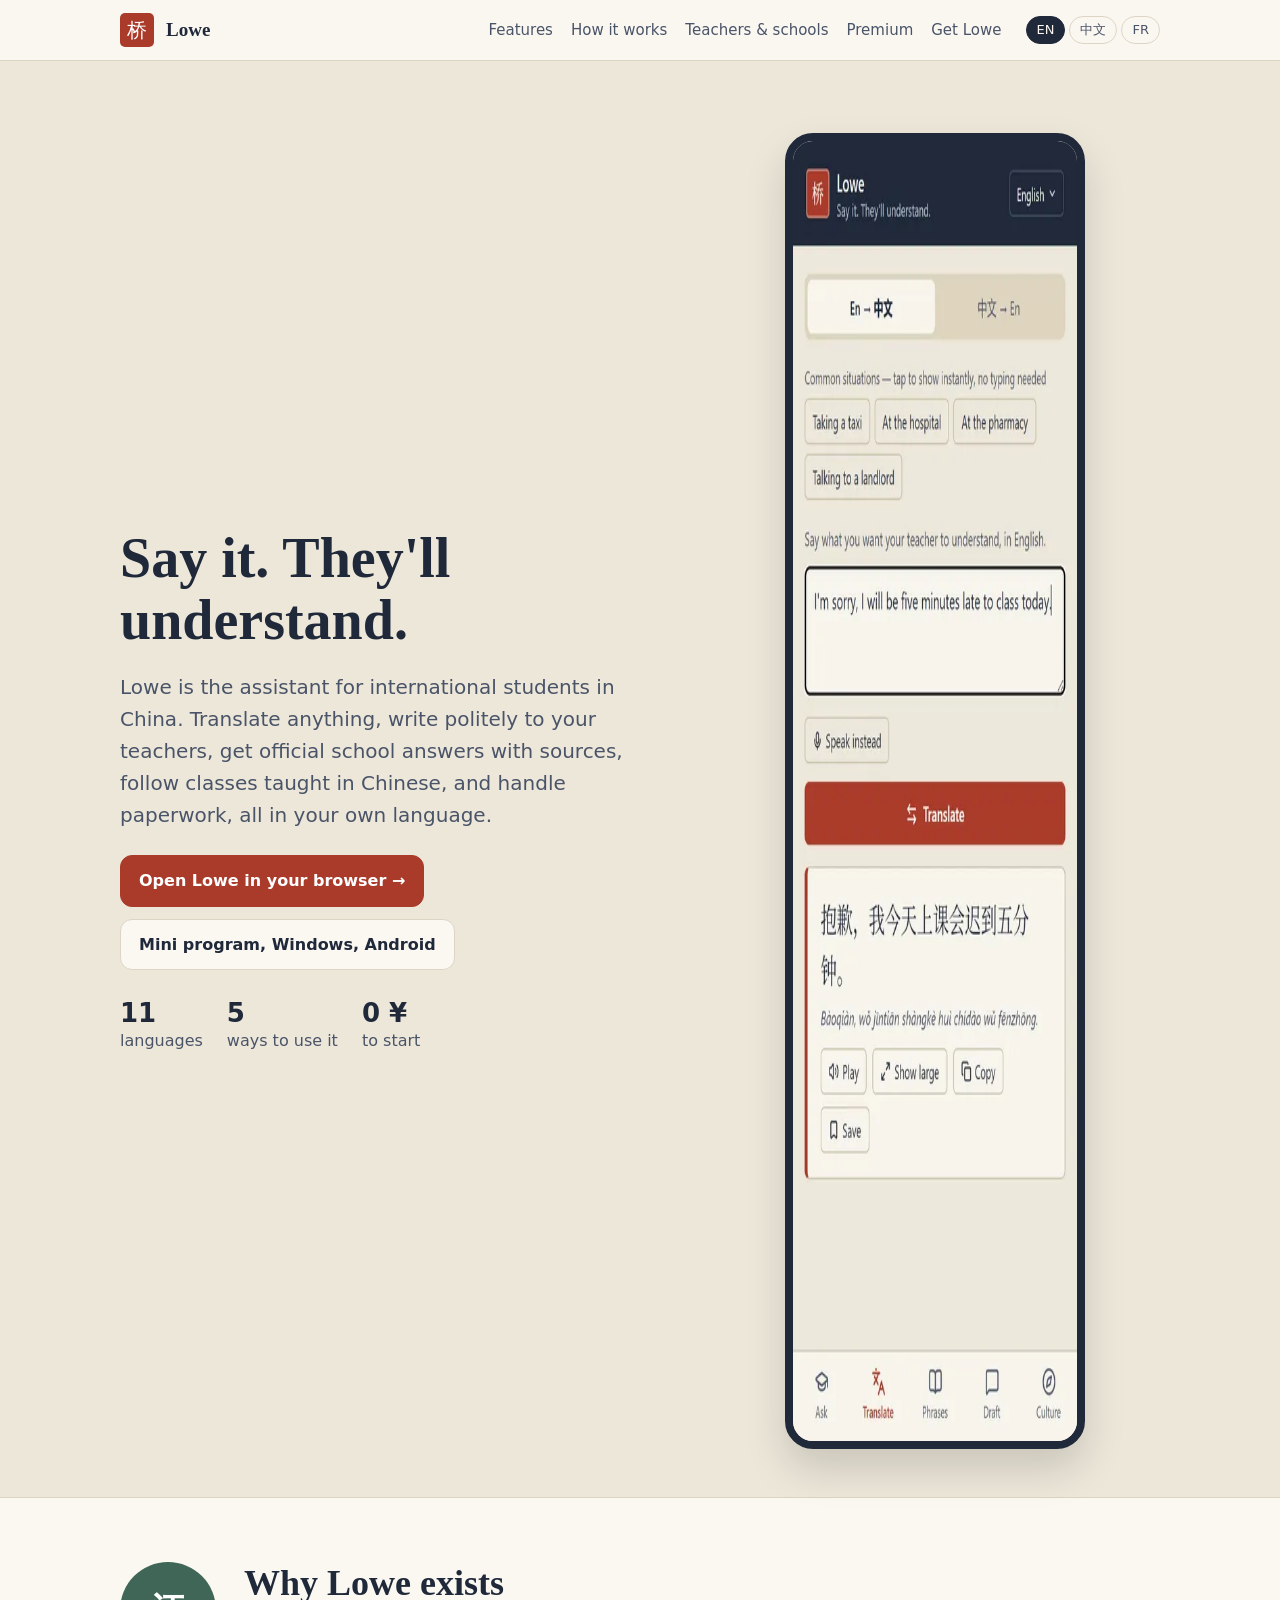
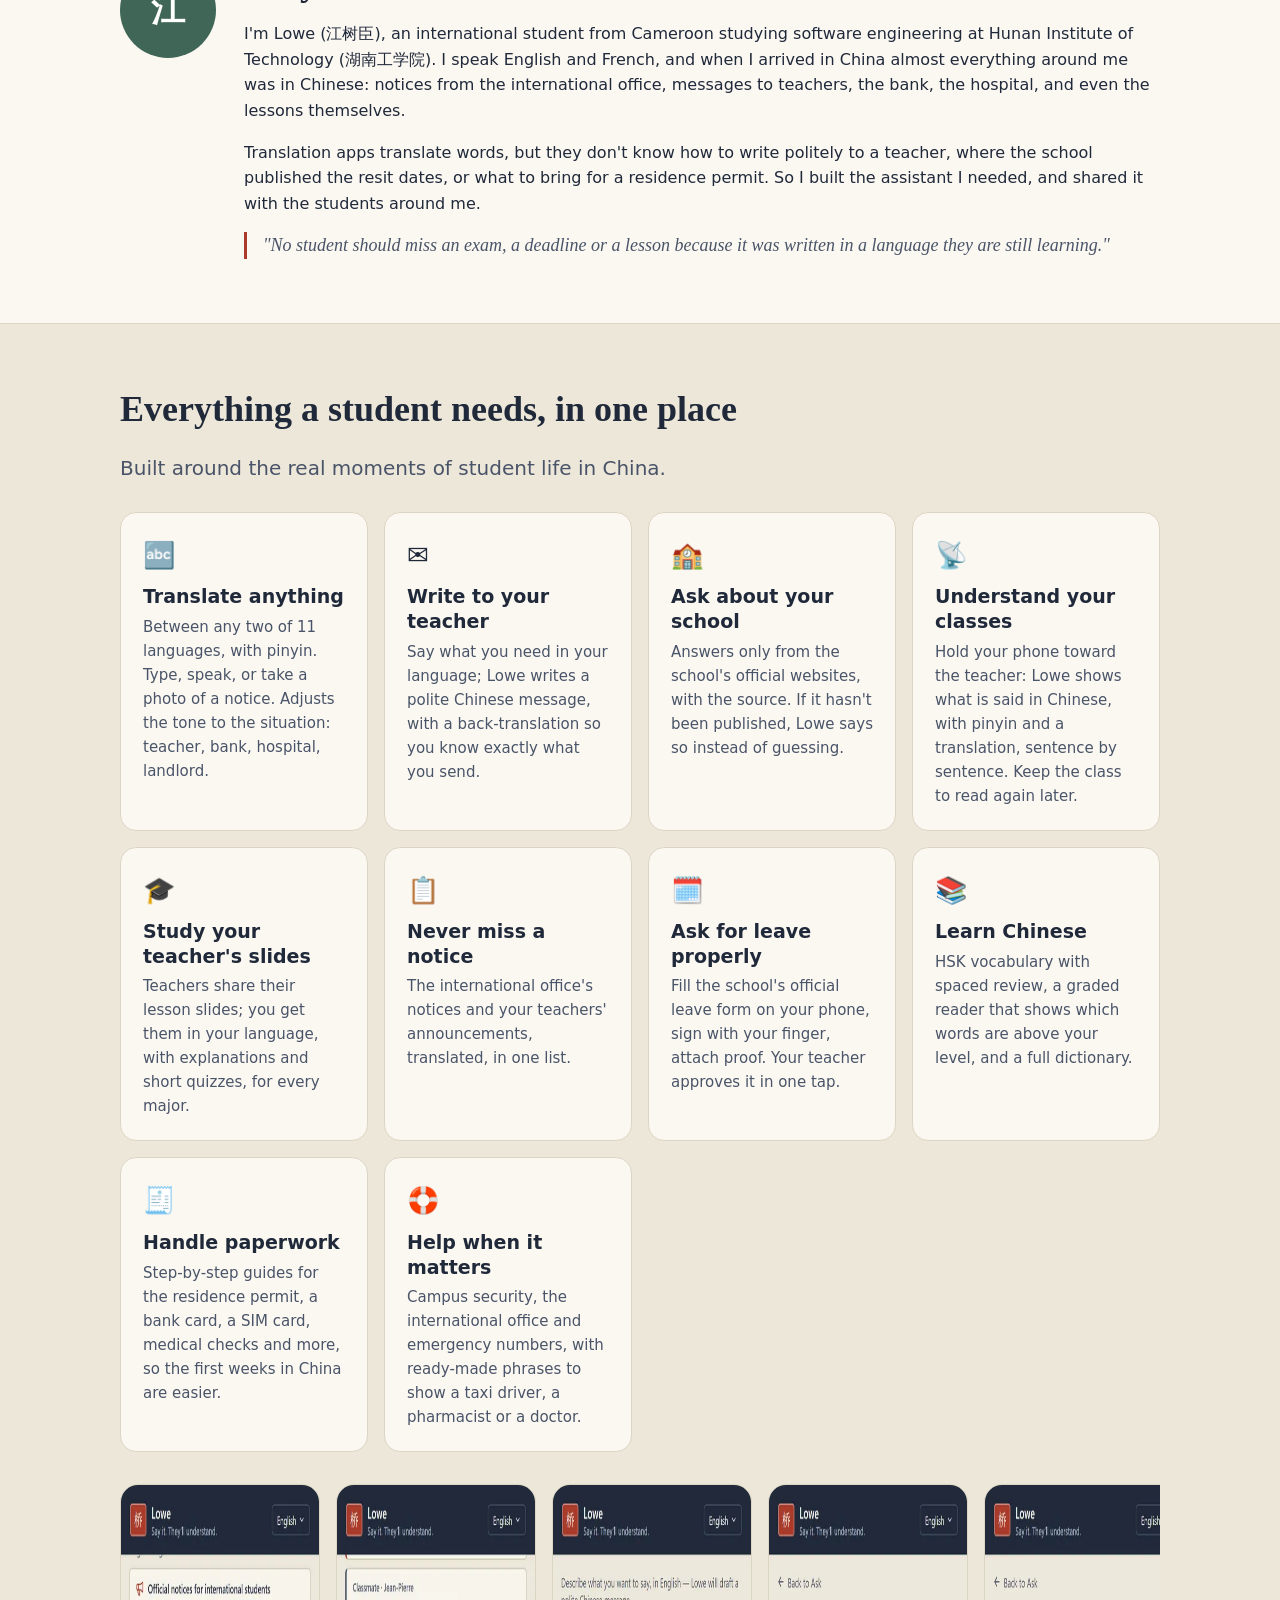
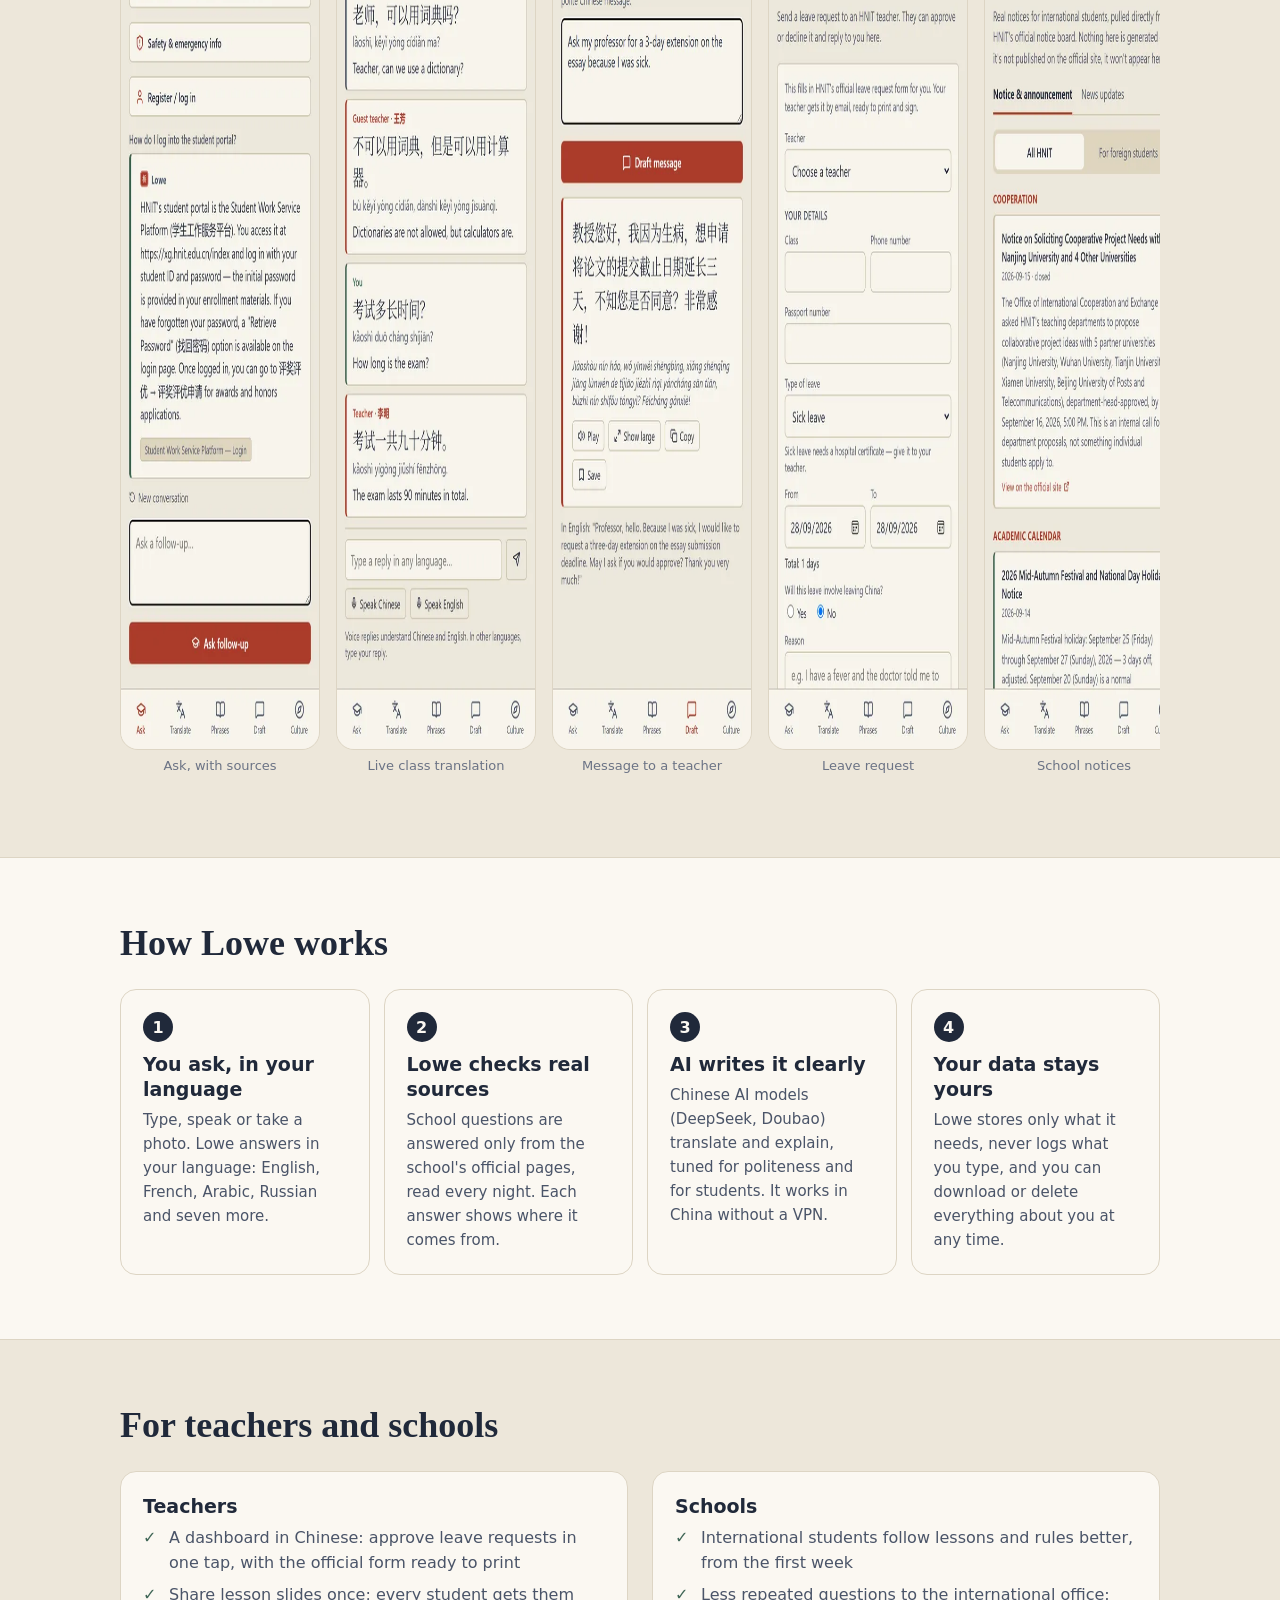
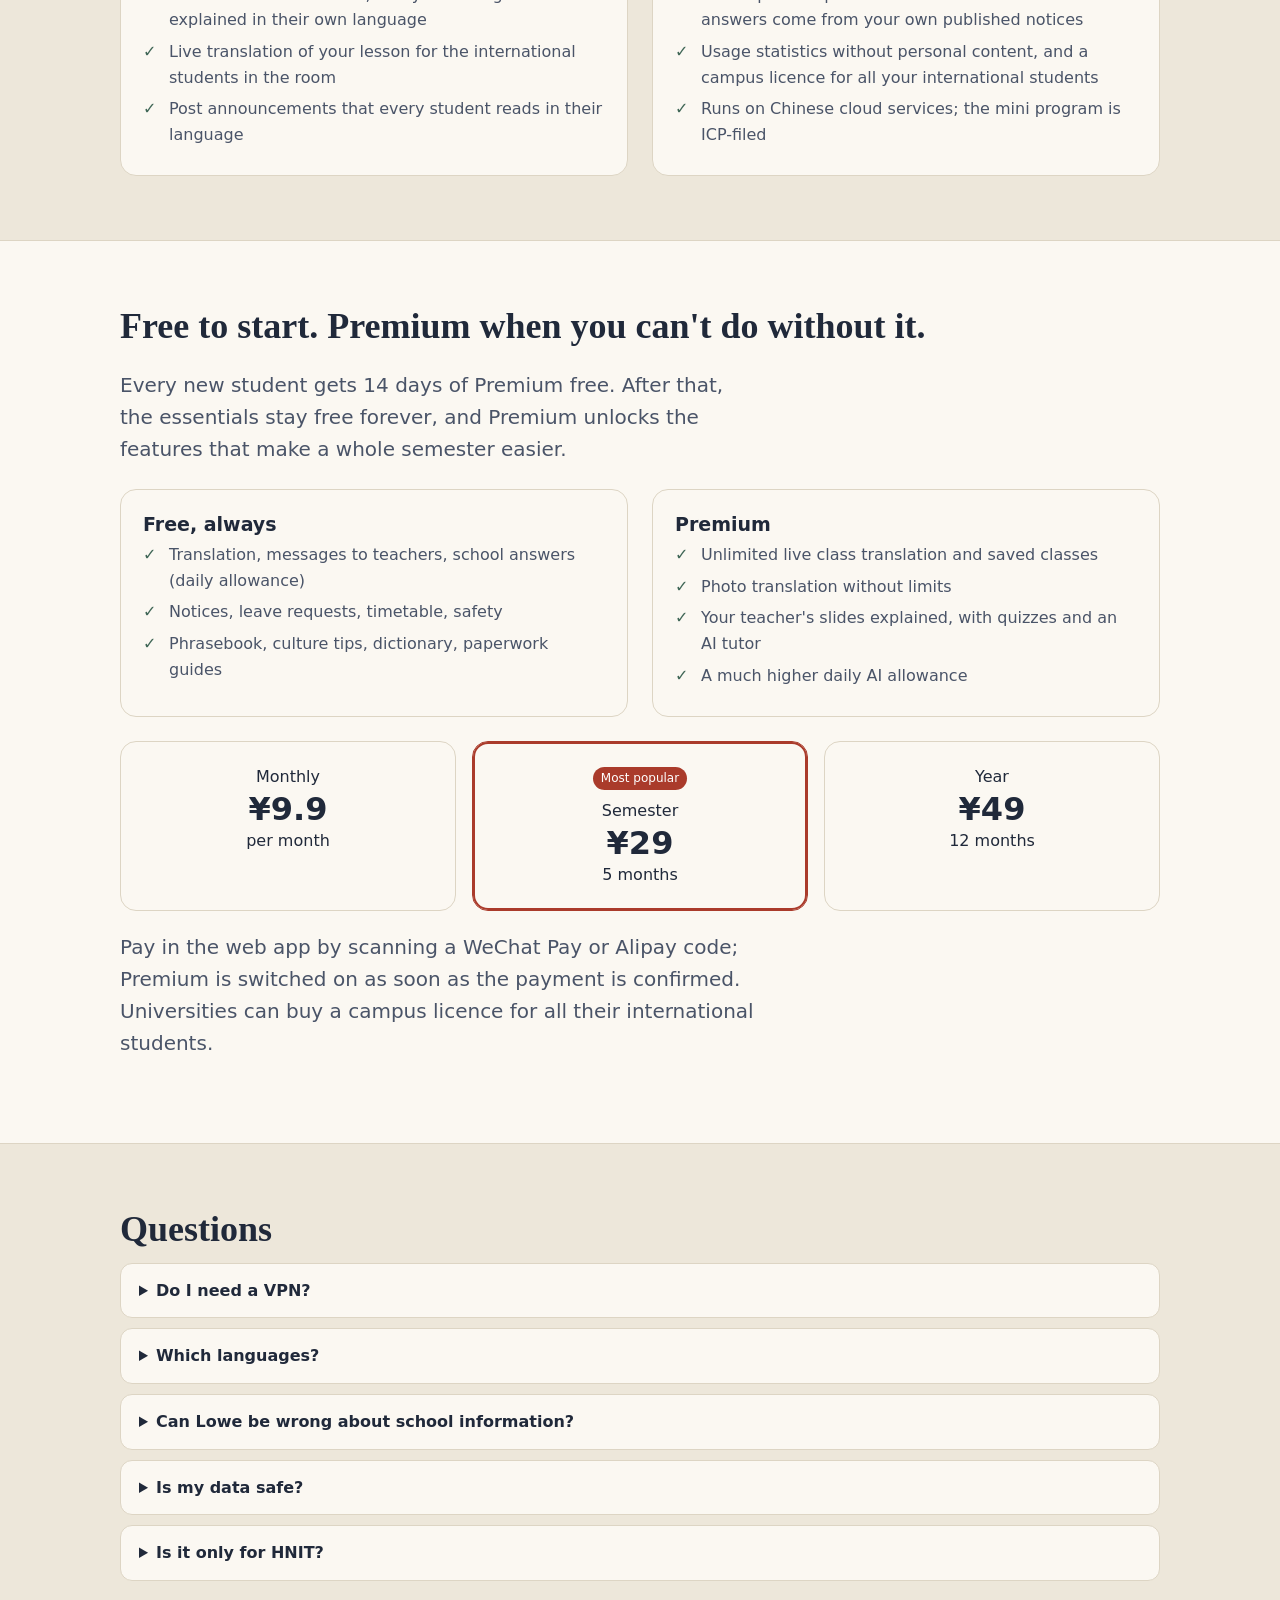
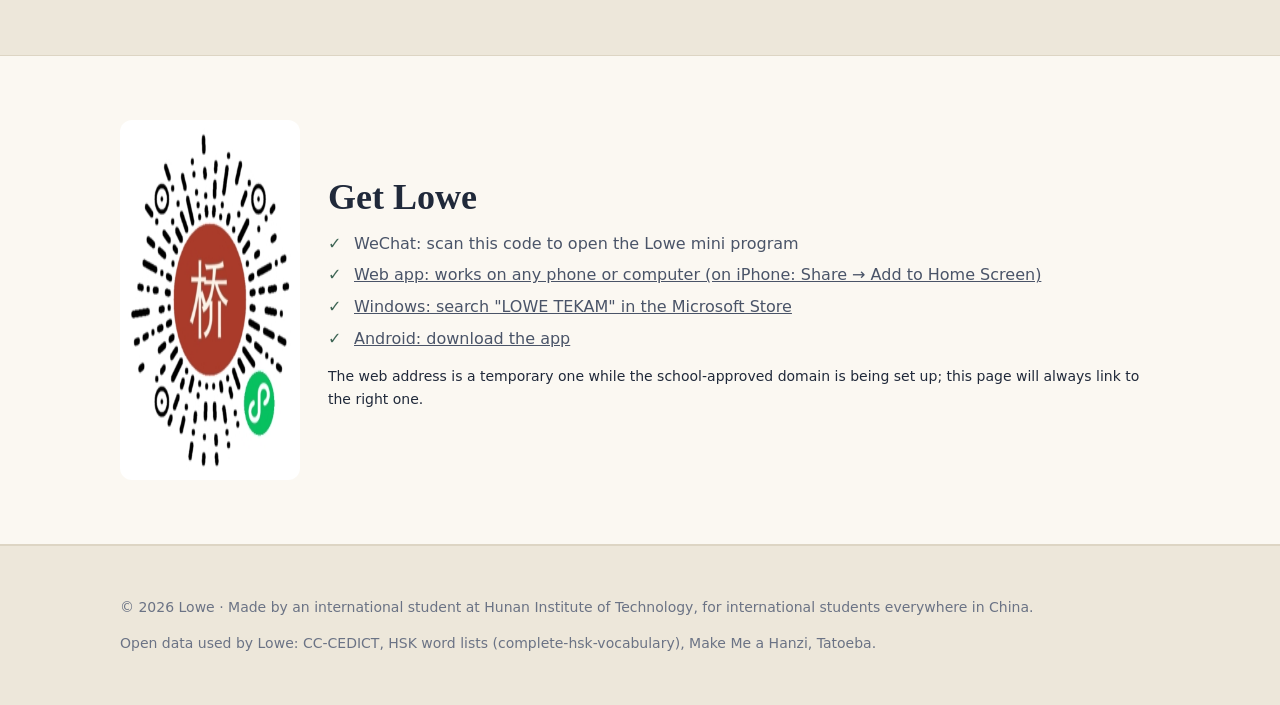
==== index.html @ c1060999 "Lowe website (EN / 中文 / FR) Co-Authored-By: Claude Opus 5.5 <noreply@anthropic.com>" ====
<!doctype html>
<html lang="en">
<head>
<meta charset="utf-8">
<meta name="viewport" content="width=device-width, initial-scale=1">
<title>Lowe: the assistant for international students in China</title>
<meta name="description" content="Lowe helps international students in China translate, write polite messages to teachers, find official school information, follow classes taught in Chinese and handle paperwork. Built by an international student at Hunan Institute of Technology (湖南工学院).">
<meta name="keywords" content="Lowe, Lowe app, international students China, HNIT, Hunan Institute of Technology, 湖南工学院, 留学生, translator, class translation, Chinese HSK, study in China">
<meta name="theme-color" content="#20293A">
<link rel="canonical" href="https://sanzoked-lab.github.io/lowe/">
<meta property="og:type" content="website">
<meta property="og:title" content="Lowe: Say it. They'll understand.">
<meta property="og:description" content="The assistant for international students in China: translation, messages to teachers, official school answers, live class translation, paperwork guides.">
<meta property="og:image" content="img/translate.webp">
<link rel="icon" href="data:image/svg+xml,%3Csvg xmlns='http://www.w3.org/2000/svg' viewBox='0 0 32 32'%3E%3Crect width='32' height='32' rx='5' fill='%23AA3B2B'/%3E%3Ctext x='16' y='23' font-size='20' text-anchor='middle' fill='white' font-family='serif'%3E%E6%A1%A5%3C/text%3E%3C/svg%3E">
<script type="application/ld+json">
{
  "@context": "https://schema.org",
  "@type": "SoftwareApplication",
  "name": "Lowe",
  "alternateName": ["Lowe app", "LOWE TEKAM"],
  "applicationCategory": "EducationalApplication",
  "operatingSystem": "WeChat Mini Program, Web, Windows, Android, iOS (web)",
  "description": "The assistant for international students in China: translation in 11 languages, polite messages to teachers, official school information with sources, live class translation, leave requests and paperwork guides.",
  "inLanguage": ["en", "zh", "fr"],
  "offers": { "@type": "Offer", "price": "0", "priceCurrency": "CNY" },
  "creator": { "@type": "Person", "name": "Lowe (江树臣)" }
}
</script>
<style>
:root{--ink:#20293A;--ink2:#4A5468;--muted:#6B7385;--paper:#EDE7DA;--card:#FBF8F2;--line:#DDD5C4;--seal:#AA3B2B;--jade:#3F6656;--font:"Inter",system-ui,-apple-system,"Segoe UI","PingFang SC","Microsoft YaHei",sans-serif;--serif:"Noto Serif SC","Songti SC","SimSun",Georgia,serif}
@media (prefers-color-scheme:dark){:root{--ink:#ECE7DC;--ink2:#C3C8D3;--muted:#9AA2B2;--paper:#121824;--card:#1A2130;--line:#2D3647;--seal:#E06A5A;--jade:#7FB39C}}
*{box-sizing:border-box}html{scroll-behavior:smooth}
body{margin:0;background:var(--paper);color:var(--ink);font:16px/1.6 var(--font)}
a{color:inherit}img{max-width:100%;display:block}
.wrap{max-width:1080px;margin:0 auto;padding:0 20px}
header.top{position:sticky;top:0;z-index:5;background:color-mix(in srgb,var(--card) 92%,transparent);backdrop-filter:blur(8px);border-bottom:1px solid var(--line)}
header.top .wrap{display:flex;align-items:center;gap:12px;height:60px}
.seal{width:34px;height:34px;border-radius:5px;background:#AA3B2B;color:#fff;display:grid;place-items:center;font:20px/1 var(--serif);flex:none}
.brand{font:600 19px var(--serif);text-decoration:none}
nav.links{display:flex;gap:18px;margin-left:auto;font-size:15px}
nav.links a{text-decoration:none;color:var(--ink2)}
.lang{display:flex;gap:4px;margin-left:12px}
.lang button{border:1px solid var(--line);background:transparent;border-radius:999px;padding:3px 10px;cursor:pointer;font:inherit;font-size:13px;color:var(--ink2)}
.lang button[aria-pressed=true]{background:var(--ink);color:var(--card);border-color:var(--ink)}
@media (max-width:760px){nav.links{display:none}.lang{margin-left:auto}}
section{padding:64px 0}
h1{font:600 clamp(34px,6vw,56px)/1.1 var(--serif);margin:0 0 16px}
h2{font:600 clamp(26px,4vw,36px)/1.2 var(--serif);margin:0 0 12px}
h3{font:600 19px/1.3 var(--font);margin:0 0 6px}
.lead{font-size:clamp(17px,2.2vw,20px);color:var(--ink2);max-width:640px}
.hero{padding:72px 0 48px}
.hero .grid{display:grid;grid-template-columns:1.1fr .9fr;gap:40px;align-items:center}
@media (max-width:860px){.hero .grid{grid-template-columns:1fr}}
.cta{display:flex;flex-wrap:wrap;gap:12px;margin-top:24px}
.btn{display:inline-flex;align-items:center;gap:8px;padding:12px 18px;border-radius:12px;text-decoration:none;font-weight:600;border:1px solid var(--line);background:var(--card)}
.btn.primary{background:#AA3B2B;color:#fff;border-color:#AA3B2B}
.phone{border-radius:28px;border:8px solid var(--ink);overflow:hidden;max-width:300px;margin:0 auto;box-shadow:0 20px 40px rgba(0,0,0,.15)}
.facts{display:flex;flex-wrap:wrap;gap:24px;margin-top:28px;color:var(--ink2)}
.facts b{display:block;font:600 26px var(--font);color:var(--ink)}
.card{background:var(--card);border:1px solid var(--line);border-radius:16px;padding:22px}
.cards{display:grid;gap:16px;grid-template-columns:repeat(auto-fit,minmax(240px,1fr));margin-top:28px}
.card .ic{font-size:26px;margin-bottom:8px}
.card p{margin:0;color:var(--ink2);font-size:15px}
.alt{background:var(--card);border-top:1px solid var(--line);border-bottom:1px solid var(--line)}
.story{display:grid;grid-template-columns:auto 1fr;gap:28px;align-items:start}
@media (max-width:700px){.story{grid-template-columns:1fr}}
.avatar{width:96px;height:96px;border-radius:50%;background:var(--jade);color:#fff;display:grid;place-items:center;font:600 34px var(--serif)}
blockquote{margin:16px 0 0;padding-left:16px;border-left:3px solid #AA3B2B;font:italic 18px/1.5 var(--serif);color:var(--ink2)}
.shots{display:grid;grid-auto-flow:column;grid-auto-columns:200px;gap:16px;overflow-x:auto;padding:8px 2px 16px;scroll-snap-type:x mandatory;margin-top:24px}
.shots figure{margin:0;scroll-snap-align:start}
.shots img{border-radius:18px;border:1px solid var(--line)}
.shots figcaption{font-size:13px;color:var(--muted);margin-top:6px;text-align:center}
.steps{counter-reset:s;display:grid;gap:14px;grid-template-columns:repeat(auto-fit,minmax(220px,1fr));margin-top:24px}
.steps .card::before{counter-increment:s;content:counter(s);display:grid;place-items:center;width:30px;height:30px;border-radius:50%;background:var(--ink);color:var(--card);font-weight:600;margin-bottom:10px}
.plans{display:grid;gap:16px;grid-template-columns:repeat(auto-fit,minmax(200px,1fr));margin-top:24px}
.plan{text-align:center}
.plan .price{font:600 32px var(--font)}
.plan.best{border-color:#AA3B2B;box-shadow:0 0 0 2px #AA3B2B inset}
.tag{display:inline-block;background:#AA3B2B;color:#fff;font-size:12px;padding:2px 8px;border-radius:999px;margin-bottom:8px}
.split{display:grid;grid-template-columns:1fr 1fr;gap:24px;margin-top:24px}
@media (max-width:760px){.split{grid-template-columns:1fr}}
ul.check{list-style:none;padding:0;margin:0}
ul.check li{padding-left:26px;position:relative;margin:6px 0;color:var(--ink2)}
ul.check li::before{content:"✓";position:absolute;left:0;color:var(--jade);font-weight:700}
details{background:var(--card);border:1px solid var(--line);border-radius:12px;padding:14px 18px;margin:10px 0}
summary{cursor:pointer;font-weight:600}
details p{color:var(--ink2);margin:10px 0 0}
.get{display:grid;grid-template-columns:auto 1fr;gap:28px;align-items:center}
@media (max-width:700px){.get{grid-template-columns:1fr}}
.qr{width:180px;border-radius:12px;background:#fff;padding:8px}
footer{padding:36px 0;color:var(--muted);font-size:14px;border-top:1px solid var(--line)}
</style>
</head>
<body>

<header class="top"><div class="wrap">
  <div class="seal" aria-hidden="true">桥</div>
  <a class="brand" href="#top">Lowe</a>
  <nav class="links" aria-label="Sections">
    <a href="#features" data-i18n="nav.features">Features</a>
    <a href="#how" data-i18n="nav.how">How it works</a>
    <a href="#teachers" data-i18n="nav.teachers">Teachers &amp; schools</a>
    <a href="#premium" data-i18n="nav.premium">Premium</a>
    <a href="#get" data-i18n="nav.get">Get Lowe</a>
  </nav>
  <div class="lang" role="group" aria-label="Language">
    <button data-lang="en" aria-pressed="true">EN</button><button data-lang="zh" aria-pressed="false">中文</button><button data-lang="fr" aria-pressed="false">FR</button>
  </div>
</div></header>

<main id="top">
<section class="hero"><div class="wrap grid">
  <div>
    <h1 data-i18n="hero.title">Say it. They'll understand.</h1>
    <p class="lead" data-i18n="hero.lead">Lowe is the assistant for international students in China. Translate anything, write politely to your teachers, get official school answers with sources, follow classes taught in Chinese, and handle paperwork, all in your own language.</p>
    <div class="cta">
      <a class="btn primary" href="https://express-gjix-319480-4-1495803607.sh.run.tcloudbase.com/" data-i18n="hero.open">Open Lowe in your browser →</a>
      <a class="btn" href="#get" data-i18n="hero.get">Mini program, Windows, Android</a>
    </div>
    <div class="facts">
      <div><b>11</b><span data-i18n="facts.langs">languages</span></div>
      <div><b>5</b><span data-i18n="facts.platforms">ways to use it</span></div>
      <div><b>0 ¥</b><span data-i18n="facts.free">to start</span></div>
    </div>
  </div>
  <div class="phone"><img src="img/translate.webp" alt="Lowe translating a message to a teacher into polite Chinese" width="600" height="1300"></div>
</div></section>

<section class="alt" id="story"><div class="wrap story">
  <div class="avatar" aria-hidden="true">江</div>
  <div>
    <h2 data-i18n="story.title">Why Lowe exists</h2>
    <p data-i18n="story.p1">I'm Lowe (江树臣), an international student from Cameroon studying software engineering at Hunan Institute of Technology (湖南工学院). I speak English and French, and when I arrived in China almost everything around me was in Chinese: notices from the international office, messages to teachers, the bank, the hospital, and even the lessons themselves.</p>
    <p data-i18n="story.p2">Translation apps translate words, but they don't know how to write politely to a teacher, where the school published the resit dates, or what to bring for a residence permit. So I built the assistant I needed, and shared it with the students around me.</p>
    <blockquote data-i18n="story.quote">"No student should miss an exam, a deadline or a lesson because it was written in a language they are still learning."</blockquote>
  </div>
</div></section>

<section id="features"><div class="wrap">
  <h2 data-i18n="features.title">Everything a student needs, in one place</h2>
  <p class="lead" data-i18n="features.lead">Built around the real moments of student life in China.</p>
  <div class="cards">
    <div class="card"><div class="ic">🔤</div><h3 data-i18n="f.translate.t">Translate anything</h3><p data-i18n="f.translate.d">Between any two of 11 languages, with pinyin. Type, speak, or take a photo of a notice. Adjusts the tone to the situation: teacher, bank, hospital, landlord.</p></div>
    <div class="card"><div class="ic">✉️</div><h3 data-i18n="f.draft.t">Write to your teacher</h3><p data-i18n="f.draft.d">Say what you need in your language; Lowe writes a polite Chinese message, with a back-translation so you know exactly what you send.</p></div>
    <div class="card"><div class="ic">🏫</div><h3 data-i18n="f.ask.t">Ask about your school</h3><p data-i18n="f.ask.d">Answers only from the school's official websites, with the source. If it hasn't been published, Lowe says so instead of guessing.</p></div>
    <div class="card"><div class="ic">📡</div><h3 data-i18n="f.live.t">Understand your classes</h3><p data-i18n="f.live.d">Hold your phone toward the teacher: Lowe shows what is said in Chinese, with pinyin and a translation, sentence by sentence. Keep the class to read again later.</p></div>
    <div class="card"><div class="ic">🎓</div><h3 data-i18n="f.classroom.t">Study your teacher's slides</h3><p data-i18n="f.classroom.d">Teachers share their lesson slides; you get them in your language, with explanations and short quizzes, for every major.</p></div>
    <div class="card"><div class="ic">📋</div><h3 data-i18n="f.notices.t">Never miss a notice</h3><p data-i18n="f.notices.d">The international office's notices and your teachers' announcements, translated, in one list.</p></div>
    <div class="card"><div class="ic">🗓️</div><h3 data-i18n="f.leave.t">Ask for leave properly</h3><p data-i18n="f.leave.d">Fill the school's official leave form on your phone, sign with your finger, attach proof. Your teacher approves it in one tap.</p></div>
    <div class="card"><div class="ic">📚</div><h3 data-i18n="f.learn.t">Learn Chinese</h3><p data-i18n="f.learn.d">HSK vocabulary with spaced review, a graded reader that shows which words are above your level, and a full dictionary.</p></div>
    <div class="card"><div class="ic">🧾</div><h3 data-i18n="f.papers.t">Handle paperwork</h3><p data-i18n="f.papers.d">Step-by-step guides for the residence permit, a bank card, a SIM card, medical checks and more, so the first weeks in China are easier.</p></div>
    <div class="card"><div class="ic">🛟</div><h3 data-i18n="f.safety.t">Help when it matters</h3><p data-i18n="f.safety.d">Campus security, the international office and emergency numbers, with ready-made phrases to show a taxi driver, a pharmacist or a doctor.</p></div>
  </div>
  <div class="shots" aria-label="Screens of the app">
    <figure><img src="img/ask.webp" alt="Ask: answers with official sources" loading="lazy" width="400" height="866"><figcaption data-i18n="shot.ask">Ask, with sources</figcaption></figure>
    <figure><img src="img/live.webp" alt="Live class translation" loading="lazy" width="400" height="866"><figcaption data-i18n="shot.live">Live class translation</figcaption></figure>
    <figure><img src="img/draft.webp" alt="Polite message to a teacher" loading="lazy" width="400" height="866"><figcaption data-i18n="shot.draft">Message to a teacher</figcaption></figure>
    <figure><img src="img/leave.webp" alt="Official leave request" loading="lazy" width="400" height="866"><figcaption data-i18n="shot.leave">Leave request</figcaption></figure>
    <figure><img src="img/notices.webp" alt="School notices" loading="lazy" width="400" height="866"><figcaption data-i18n="shot.notices">School notices</figcaption></figure>
    <figure><img src="img/hsk.webp" alt="HSK study" loading="lazy" width="400" height="866"><figcaption data-i18n="shot.hsk">HSK study</figcaption></figure>
    <figure><img src="img/papers.webp" alt="Paperwork guides" loading="lazy" width="400" height="866"><figcaption data-i18n="shot.papers">Paperwork guides</figcaption></figure>
    <figure><img src="img/safety.webp" alt="Safety and emergency" loading="lazy" width="400" height="866"><figcaption data-i18n="shot.safety">Safety</figcaption></figure>
  </div>
</div></section>

<section class="alt" id="how"><div class="wrap">
  <h2 data-i18n="how.title">How Lowe works</h2>
  <div class="steps">
    <div class="card"><h3 data-i18n="how.s1.t">You ask, in your language</h3><p data-i18n="how.s1.d">Type, speak or take a photo. Lowe answers in your language: English, French, Arabic, Russian and seven more.</p></div>
    <div class="card"><h3 data-i18n="how.s2.t">Lowe checks real sources</h3><p data-i18n="how.s2.d">School questions are answered only from the school's official pages, read every night. Each answer shows where it comes from.</p></div>
    <div class="card"><h3 data-i18n="how.s3.t">AI writes it clearly</h3><p data-i18n="how.s3.d">Chinese AI models (DeepSeek, Doubao) translate and explain, tuned for politeness and for students. It works in China without a VPN.</p></div>
    <div class="card"><h3 data-i18n="how.s4.t">Your data stays yours</h3><p data-i18n="how.s4.d">Lowe stores only what it needs, never logs what you type, and you can download or delete everything about you at any time.</p></div>
  </div>
</div></section>

<section id="teachers"><div class="wrap">
  <h2 data-i18n="t.title">For teachers and schools</h2>
  <div class="split">
    <div class="card">
      <h3 data-i18n="t.teachers">Teachers</h3>
      <ul class="check">
        <li data-i18n="t.l1">A dashboard in Chinese: approve leave requests in one tap, with the official form ready to print</li>
        <li data-i18n="t.l2">Share lesson slides once; every student gets them explained in their own language</li>
        <li data-i18n="t.l3">Live translation of your lesson for the international students in the room</li>
        <li data-i18n="t.l4">Post announcements that every student reads in their language</li>
      </ul>
    </div>
    <div class="card">
      <h3 data-i18n="t.schools">Schools</h3>
      <ul class="check">
        <li data-i18n="t.s1">International students follow lessons and rules better, from the first week</li>
        <li data-i18n="t.s2">Less repeated questions to the international office: answers come from your own published notices</li>
        <li data-i18n="t.s3">Usage statistics without personal content, and a campus licence for all your international students</li>
        <li data-i18n="t.s4">Runs on Chinese cloud services; the mini program is ICP-filed</li>
      </ul>
    </div>
  </div>
</div></section>

<section class="alt" id="premium"><div class="wrap">
  <h2 data-i18n="p.title">Free to start. Premium when you can't do without it.</h2>
  <p class="lead" data-i18n="p.lead">Every new student gets 14 days of Premium free. After that, the essentials stay free forever, and Premium unlocks the features that make a whole semester easier.</p>
  <div class="split">
    <div class="card"><h3 data-i18n="p.free">Free, always</h3>
      <ul class="check"><li data-i18n="p.f1">Translation, messages to teachers, school answers (daily allowance)</li><li data-i18n="p.f2">Notices, leave requests, timetable, safety</li><li data-i18n="p.f3">Phrasebook, culture tips, dictionary, paperwork guides</li></ul></div>
    <div class="card"><h3 data-i18n="p.prem">Premium</h3>
      <ul class="check"><li data-i18n="p.p1">Unlimited live class translation and saved classes</li><li data-i18n="p.p2">Photo translation without limits</li><li data-i18n="p.p3">Your teacher's slides explained, with quizzes and an AI tutor</li><li data-i18n="p.p4">A much higher daily AI allowance</li></ul></div>
  </div>
  <div class="plans">
    <div class="card plan"><div data-i18n="p.month">Monthly</div><div class="price">¥9.9</div><div class="muted" data-i18n="p.permonth">per month</div></div>
    <div class="card plan best"><span class="tag" data-i18n="p.popular">Most popular</span><div data-i18n="p.semester">Semester</div><div class="price">¥29</div><div data-i18n="p.persem">5 months</div></div>
    <div class="card plan"><div data-i18n="p.year">Year</div><div class="price">¥49</div><div data-i18n="p.peryear">12 months</div></div>
  </div>
  <p class="lead" style="margin-top:20px" data-i18n="p.how">Pay in the web app by scanning a WeChat Pay or Alipay code; Premium is switched on as soon as the payment is confirmed. Universities can buy a campus licence for all their international students.</p>
</div></section>

<section id="faq"><div class="wrap">
  <h2 data-i18n="faq.title">Questions</h2>
  <details><summary data-i18n="faq.q1">Do I need a VPN?</summary><p data-i18n="faq.a1">No. Lowe runs on Chinese cloud services and Chinese AI models, so it works normally in mainland China.</p></details>
  <details><summary data-i18n="faq.q2">Which languages?</summary><p data-i18n="faq.a2">English, Chinese, French, Spanish, Portuguese, Arabic, Russian, Korean, Japanese, Vietnamese and German.</p></details>
  <details><summary data-i18n="faq.q3">Can Lowe be wrong about school information?</summary><p data-i18n="faq.a3">Lowe answers school questions only from the school's official pages and shows the source. When something hasn't been published, it says so rather than guessing. Always check important dates with your teacher or the international office.</p></details>
  <details><summary data-i18n="faq.q4">Is my data safe?</summary><p data-i18n="faq.a4">Lowe stores the minimum, never records what you type in its logs, and lets you download or delete all your data. See the privacy page in the app.</p></details>
  <details><summary data-i18n="faq.q5">Is it only for HNIT?</summary><p data-i18n="faq.a5">Translation, writing, live class translation and Chinese learning work for any student in China. School answers and notices currently cover Hunan Institute of Technology; more universities can be added.</p></details>
</div></section>

<section class="alt" id="get"><div class="wrap get">
  <img class="qr" src="img/qr-miniprogram.png" alt="Scan with WeChat to open the Lowe mini program" width="360" height="360">
  <div>
    <h2 data-i18n="get.title">Get Lowe</h2>
    <ul class="check">
      <li data-i18n="get.mp">WeChat: scan this code to open the Lowe mini program</li>
      <li><a href="https://express-gjix-319480-4-1495803607.sh.run.tcloudbase.com/" data-i18n="get.web">Web app: works on any phone or computer (on iPhone: Share → Add to Home Screen)</a></li>
      <li><a href="https://apps.microsoft.com/search?query=LOWE%20TEKAM" data-i18n="get.win">Windows: search "LOWE TEKAM" in the Microsoft Store</a></li>
      <li><a href="https://express-gjix-319480-4-1495803607.sh.run.tcloudbase.com/download/" data-i18n="get.android">Android: download the app</a></li>
    </ul>
    <p class="muted" style="font-size:14px" data-i18n="get.note">The web address is a temporary one while the school-approved domain is being set up; this page will always link to the right one.</p>
  </div>
</div></section>
</main>

<footer><div class="wrap">
  <p>© 2026 Lowe · <span data-i18n="foot.made">Made by an international student at Hunan Institute of Technology, for international students everywhere in China.</span></p>
  <p data-i18n="foot.data">Open data used by Lowe: CC-CEDICT, HSK word lists (complete-hsk-vocabulary), Make Me a Hanzi, Tatoeba.</p>
</div></footer>

<script src="i18n.js"></script>
</body>
</html>
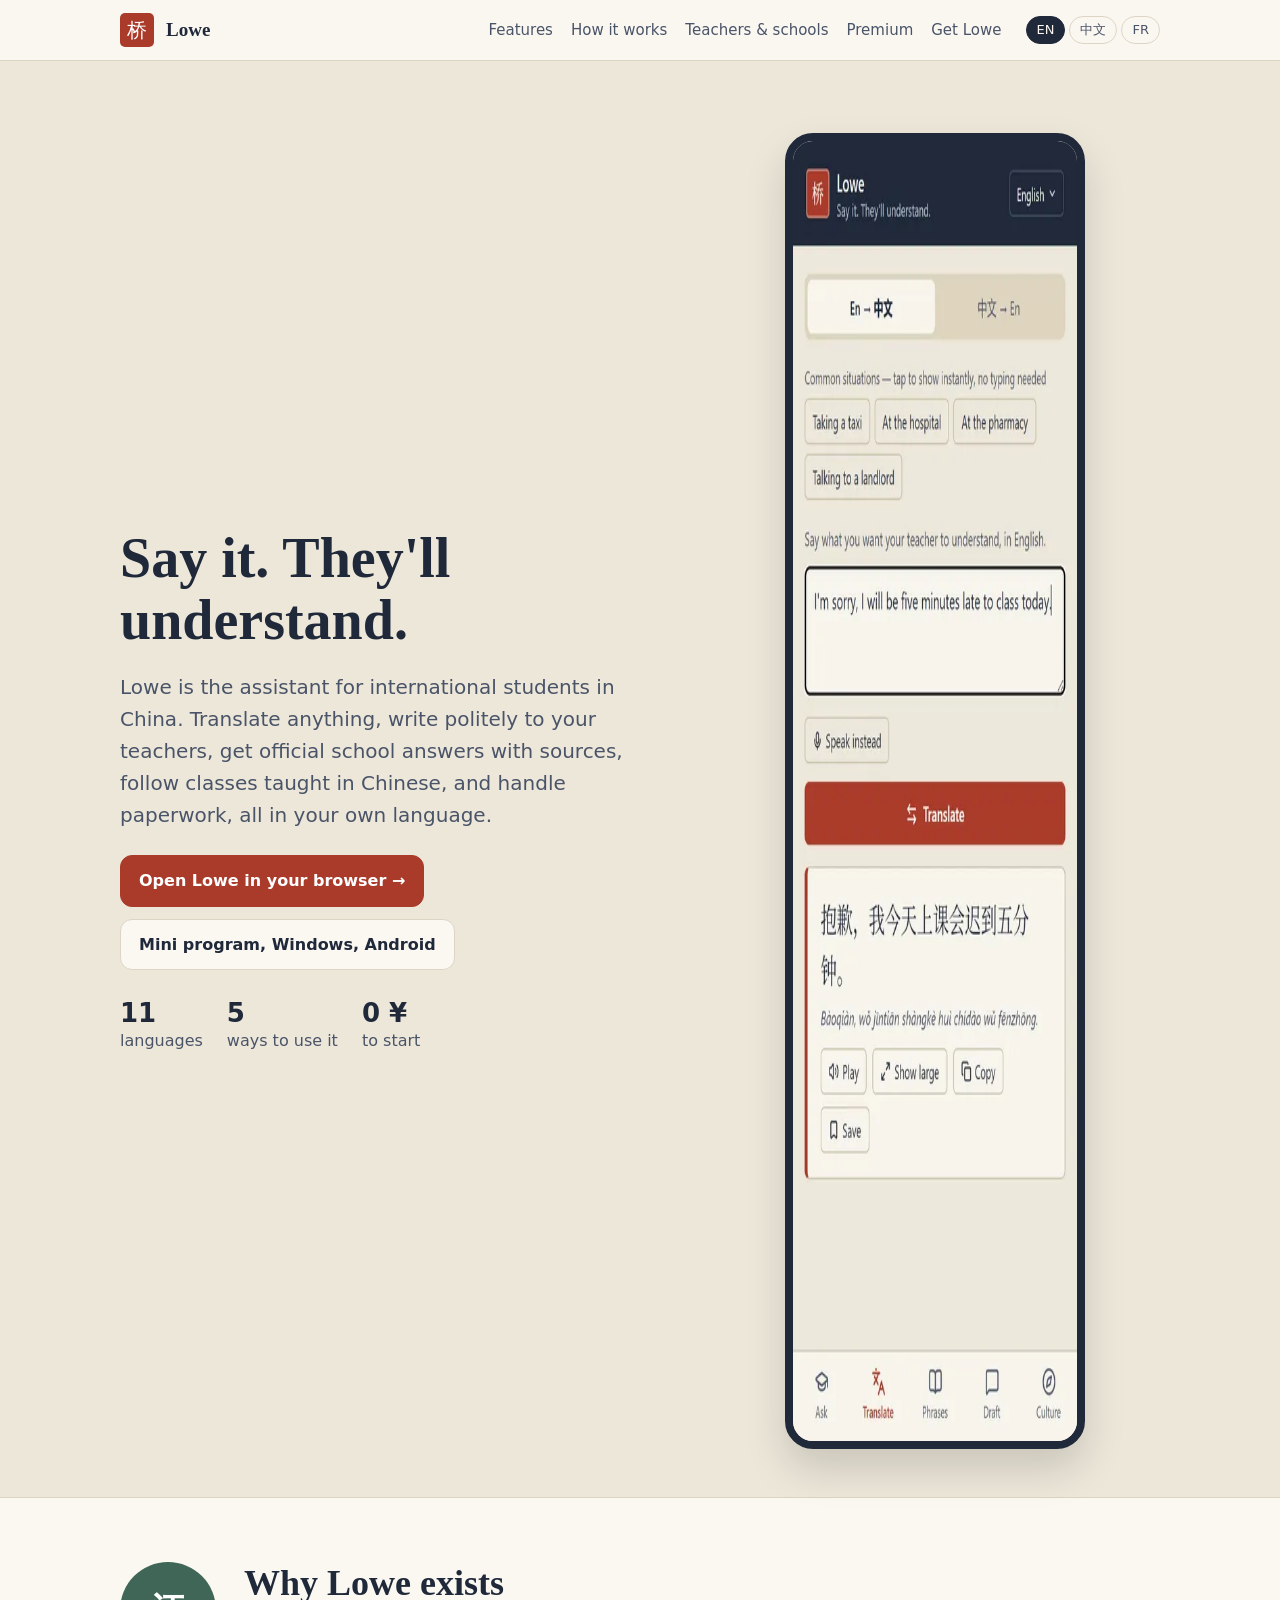
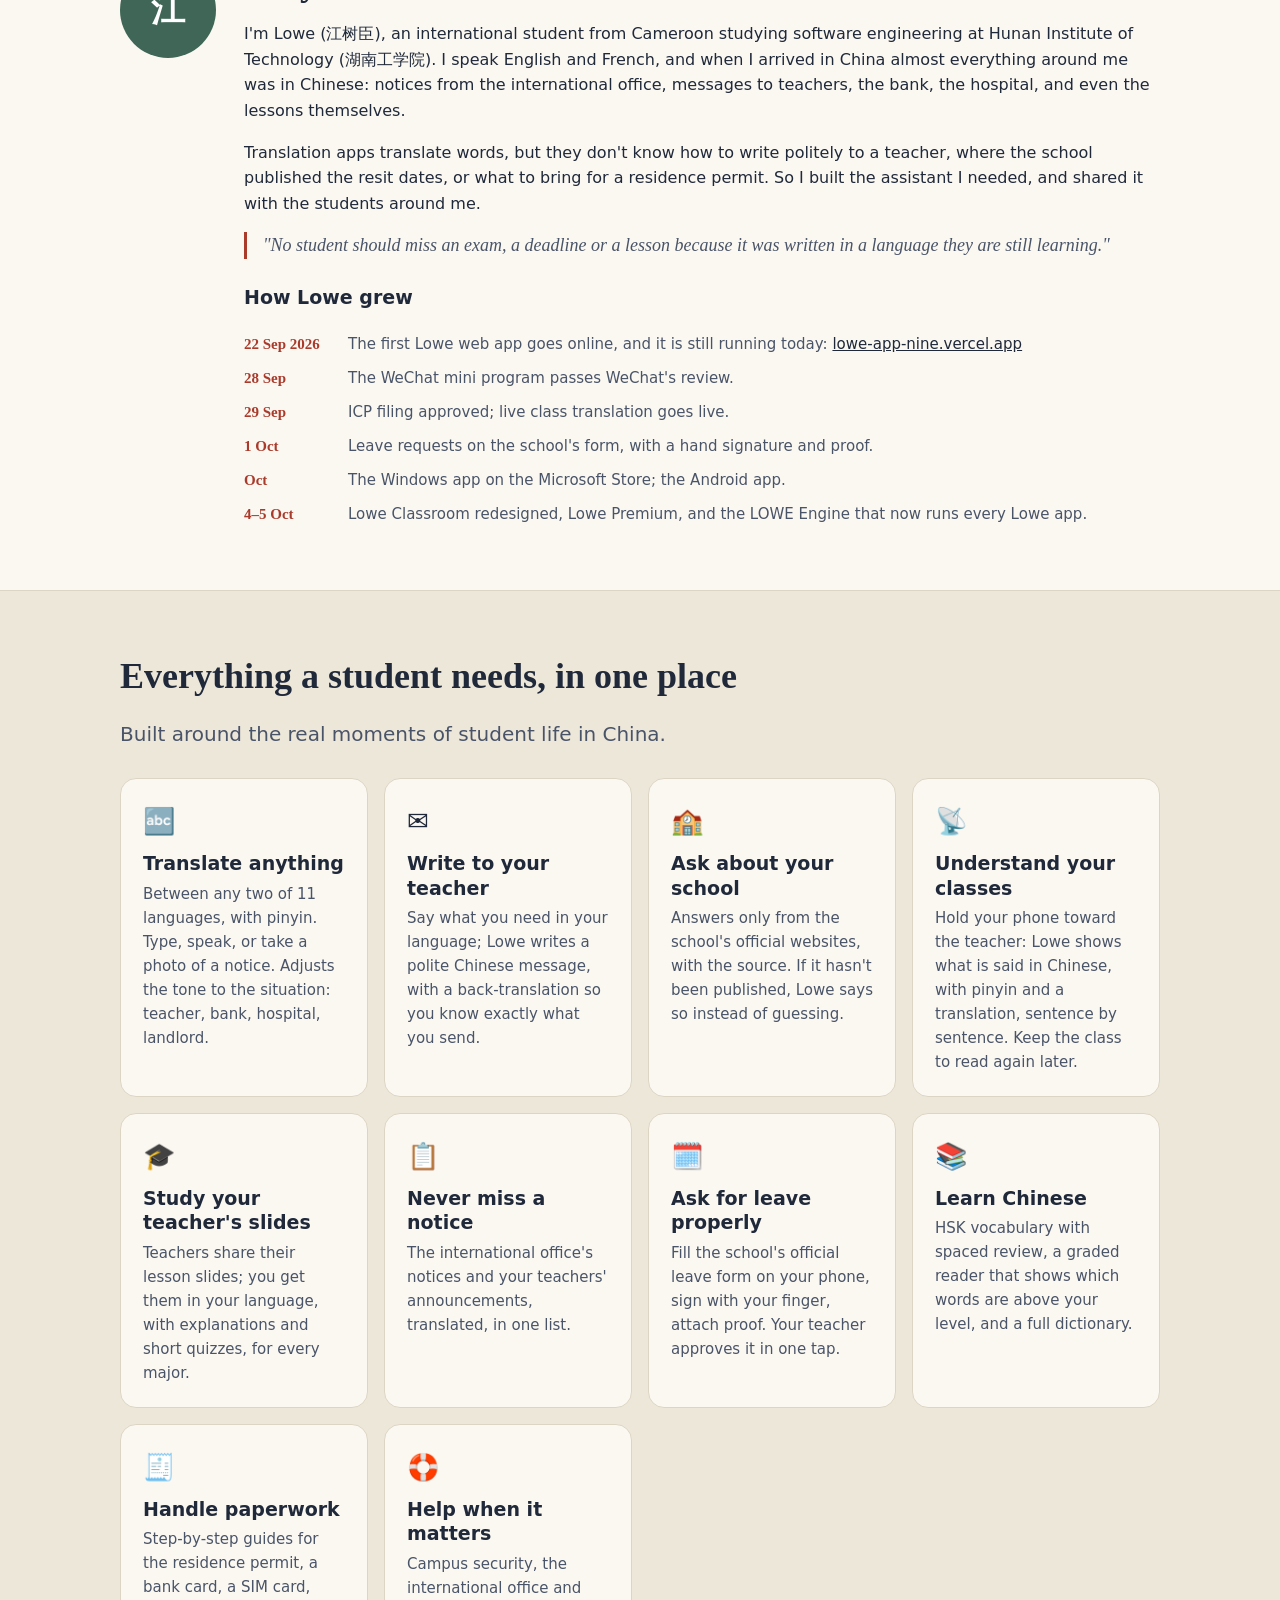
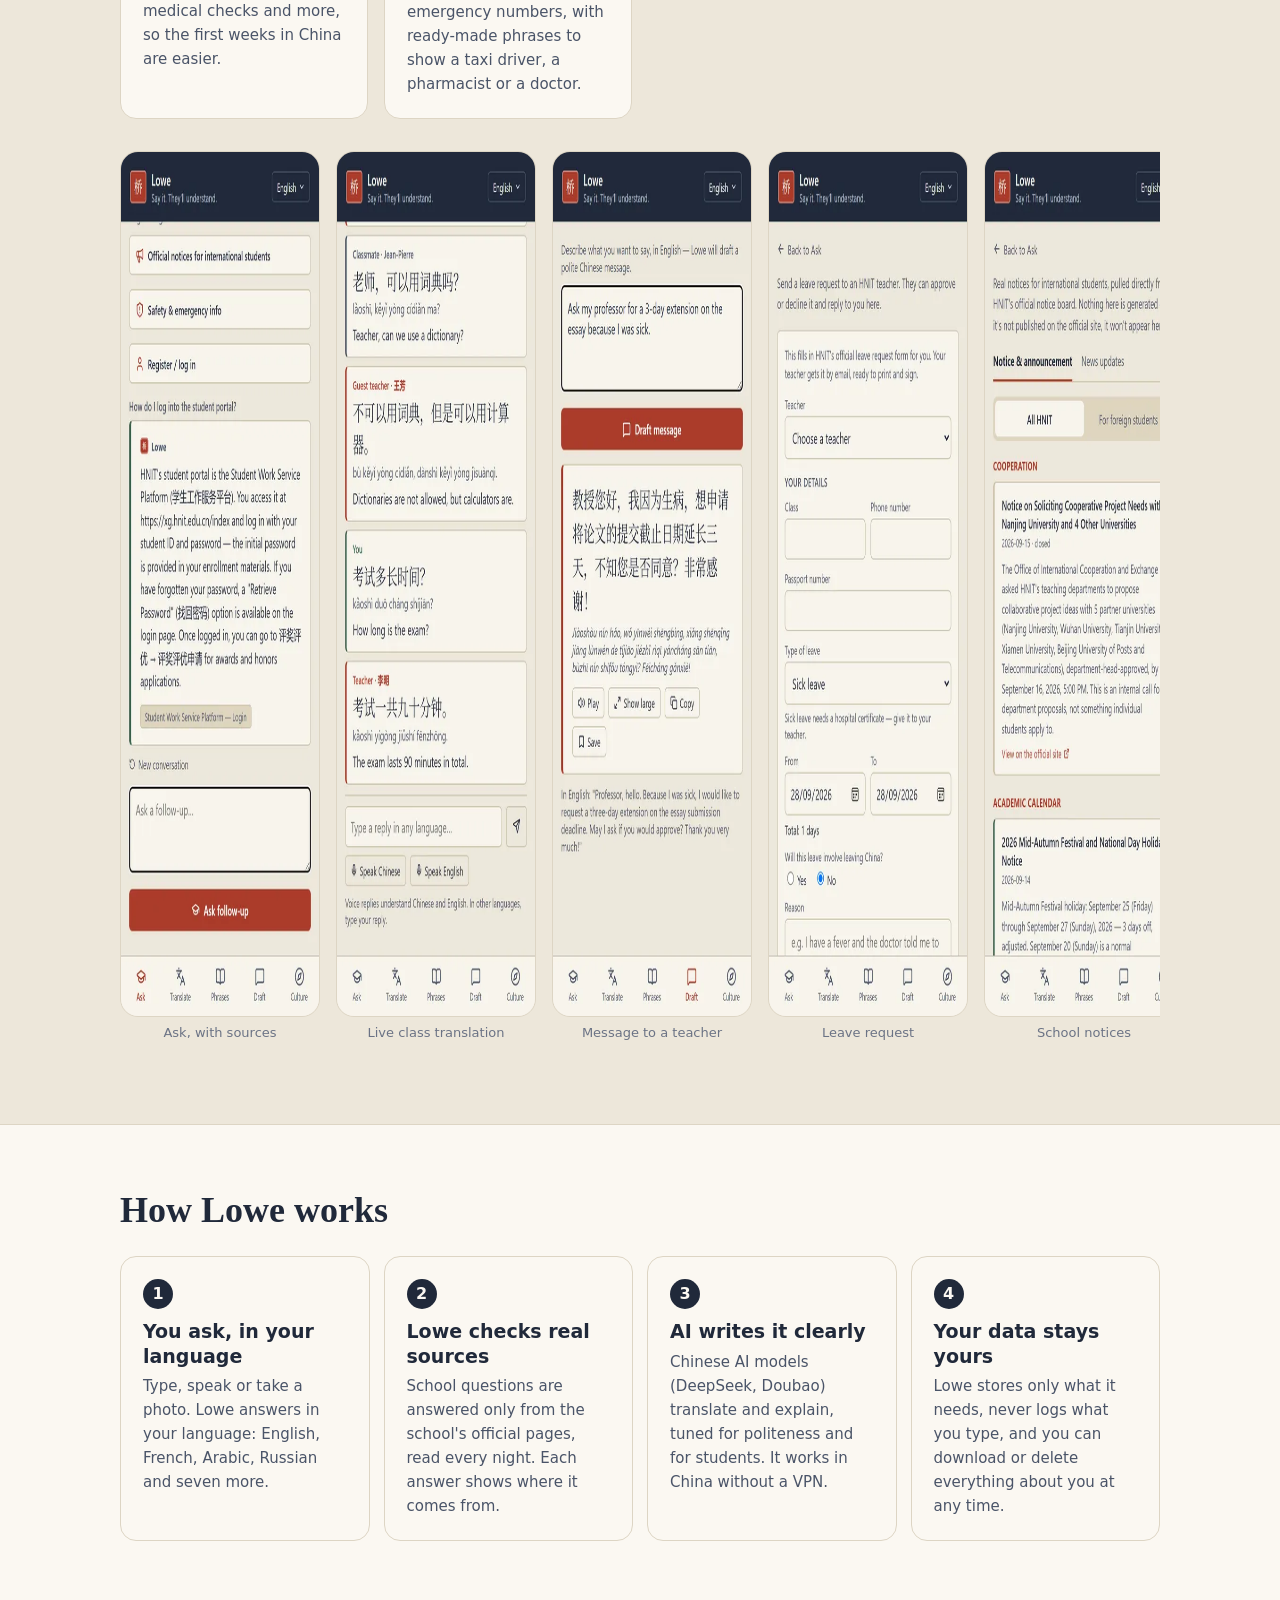
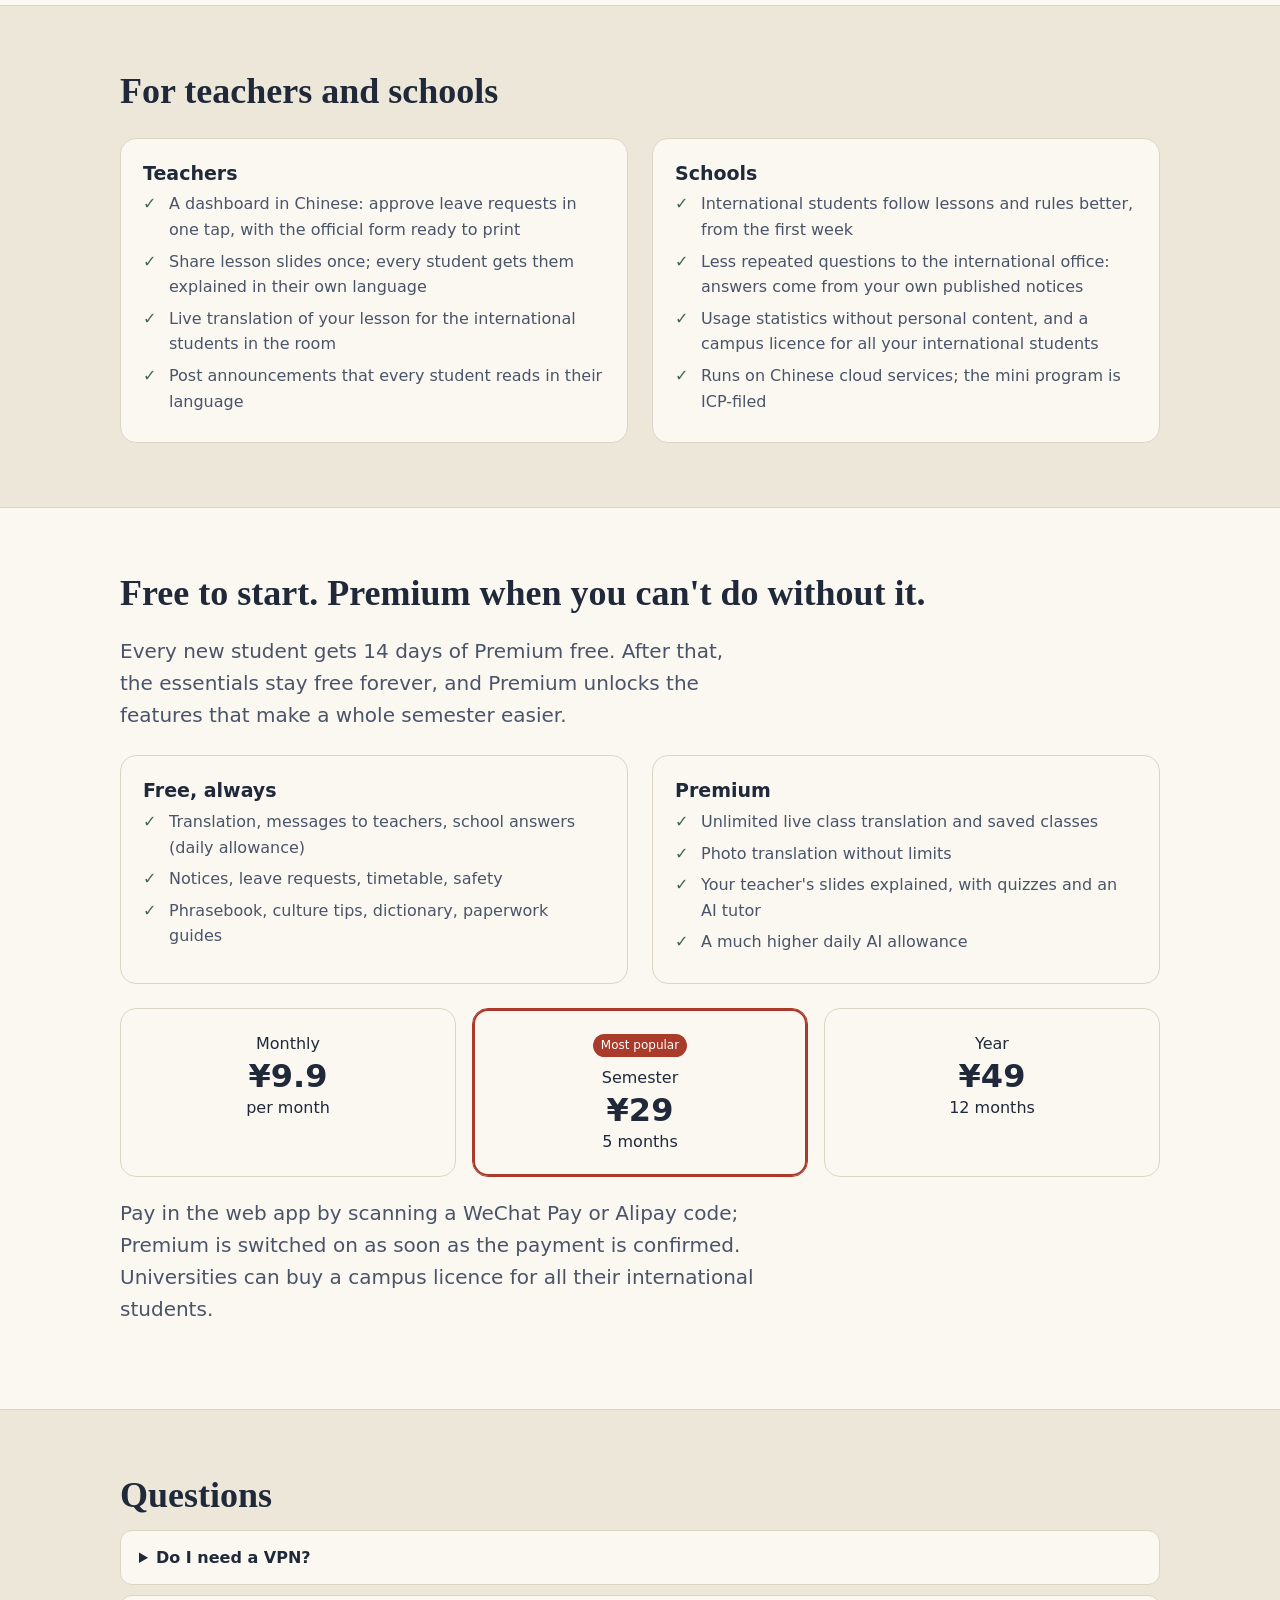
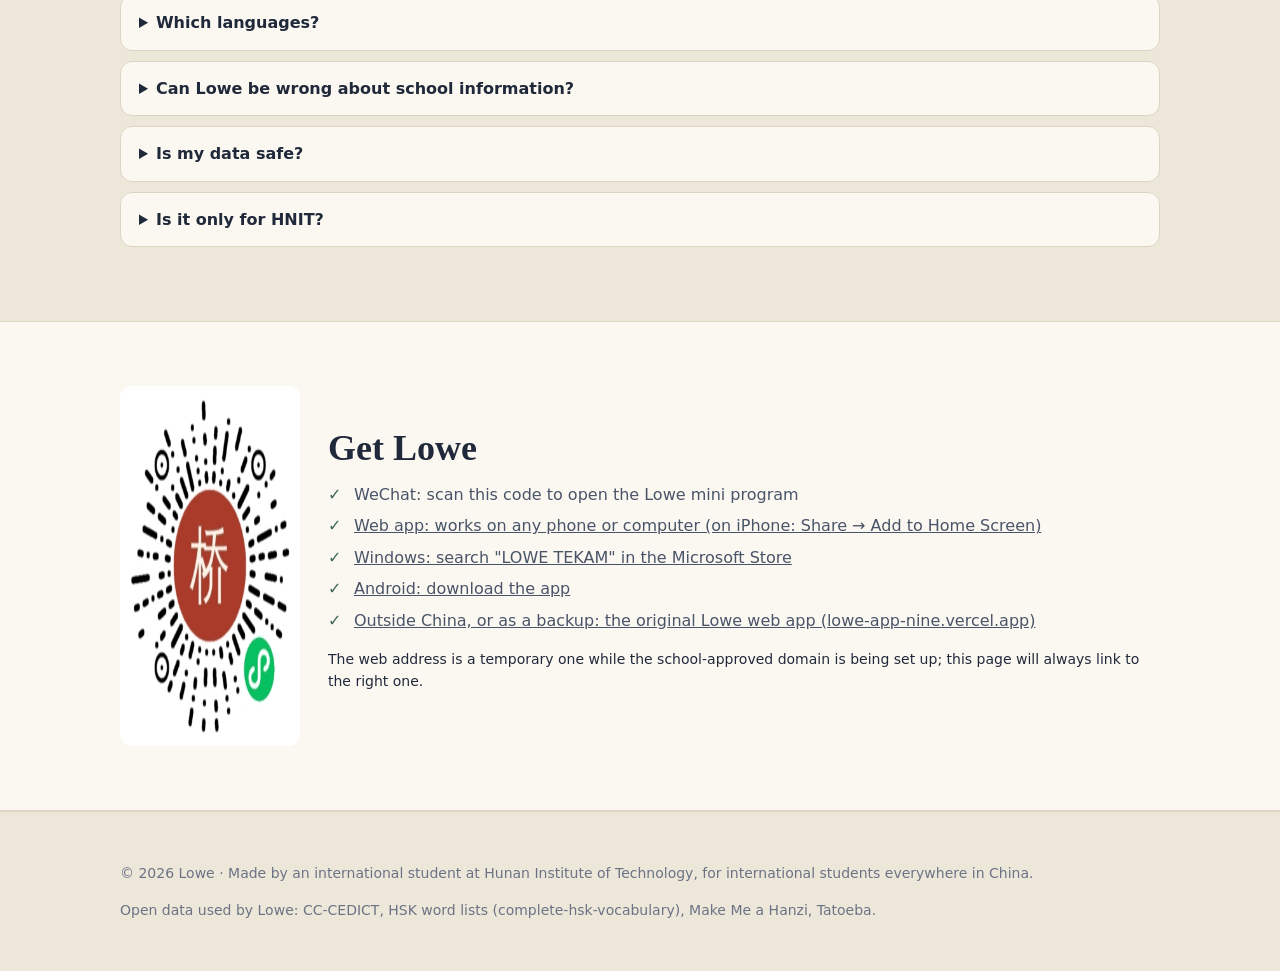
==== commit 740ccf10: "How Lowe grew: the first web app (Vercel, still online), and a backup link" ====
--- a/index.html
+++ b/index.html
@@ -65,6 +65,10 @@
 .alt{background:var(--card);border-top:1px solid var(--line);border-bottom:1px solid var(--line)}
 .story{display:grid;grid-template-columns:auto 1fr;gap:28px;align-items:start}
 @media (max-width:700px){.story{grid-template-columns:1fr}}
+.journey{list-style:none;margin:22px 0 0;padding:0;display:grid;gap:10px}
+.journey li{display:grid;grid-template-columns:92px 1fr;gap:12px;align-items:baseline;font-size:15px;color:var(--ink2)}
+.journey b{font-family:var(--serif);color:var(--seal);font-size:15px}
+.journey a{color:var(--ink)}
 .avatar{width:96px;height:96px;border-radius:50%;background:var(--jade);color:#fff;display:grid;place-items:center;font:600 34px var(--serif)}
 blockquote{margin:16px 0 0;padding-left:16px;border-left:3px solid #AA3B2B;font:italic 18px/1.5 var(--serif);color:var(--ink2)}
 .shots{display:grid;grid-auto-flow:column;grid-auto-columns:200px;gap:16px;overflow-x:auto;padding:8px 2px 16px;scroll-snap-type:x mandatory;margin-top:24px}
@@ -134,6 +138,15 @@
     <p data-i18n="story.p1">I'm Lowe (江树臣), an international student from Cameroon studying software engineering at Hunan Institute of Technology (湖南工学院). I speak English and French, and when I arrived in China almost everything around me was in Chinese: notices from the international office, messages to teachers, the bank, the hospital, and even the lessons themselves.</p>
     <p data-i18n="story.p2">Translation apps translate words, but they don't know how to write politely to a teacher, where the school published the resit dates, or what to bring for a residence permit. So I built the assistant I needed, and shared it with the students around me.</p>
     <blockquote data-i18n="story.quote">"No student should miss an exam, a deadline or a lesson because it was written in a language they are still learning."</blockquote>
+    <h3 style="margin-top:26px" data-i18n="j.title">How Lowe grew</h3>
+    <ol class="journey">
+      <li><b>22 Sep 2026</b><span><span data-i18n="j.1">The first Lowe web app goes online, and it is still running today:</span> <a href="https://lowe-app-nine.vercel.app/">lowe-app-nine.vercel.app</a></span></li>
+      <li><b>28 Sep</b><span data-i18n="j.2">The WeChat mini program passes WeChat's review.</span></li>
+      <li><b>29 Sep</b><span data-i18n="j.3">ICP filing approved; live class translation goes live.</span></li>
+      <li><b>1 Oct</b><span data-i18n="j.4">Leave requests on the school's form, with a hand signature and proof.</span></li>
+      <li><b>Oct</b><span data-i18n="j.5">The Windows app on the Microsoft Store; the Android app.</span></li>
+      <li><b>4–5 Oct</b><span data-i18n="j.6">Lowe Classroom redesigned, Lowe Premium, and the LOWE Engine that now runs every Lowe app.</span></li>
+    </ol>
   </div>
 </div></section>
 
@@ -233,6 +246,7 @@
       <li><a href="https://express-gjix-319480-4-1495803607.sh.run.tcloudbase.com/" data-i18n="get.web">Web app: works on any phone or computer (on iPhone: Share → Add to Home Screen)</a></li>
       <li><a href="https://apps.microsoft.com/search?query=LOWE%20TEKAM" data-i18n="get.win">Windows: search "LOWE TEKAM" in the Microsoft Store</a></li>
       <li><a href="https://express-gjix-319480-4-1495803607.sh.run.tcloudbase.com/download/" data-i18n="get.android">Android: download the app</a></li>
+      <li><a href="https://lowe-app-nine.vercel.app/" data-i18n="get.vercel">Outside China, or as a backup: the original Lowe web app (lowe-app-nine.vercel.app)</a></li>
     </ul>
     <p class="muted" style="font-size:14px" data-i18n="get.note">The web address is a temporary one while the school-approved domain is being set up; this page will always link to the right one.</p>
   </div>
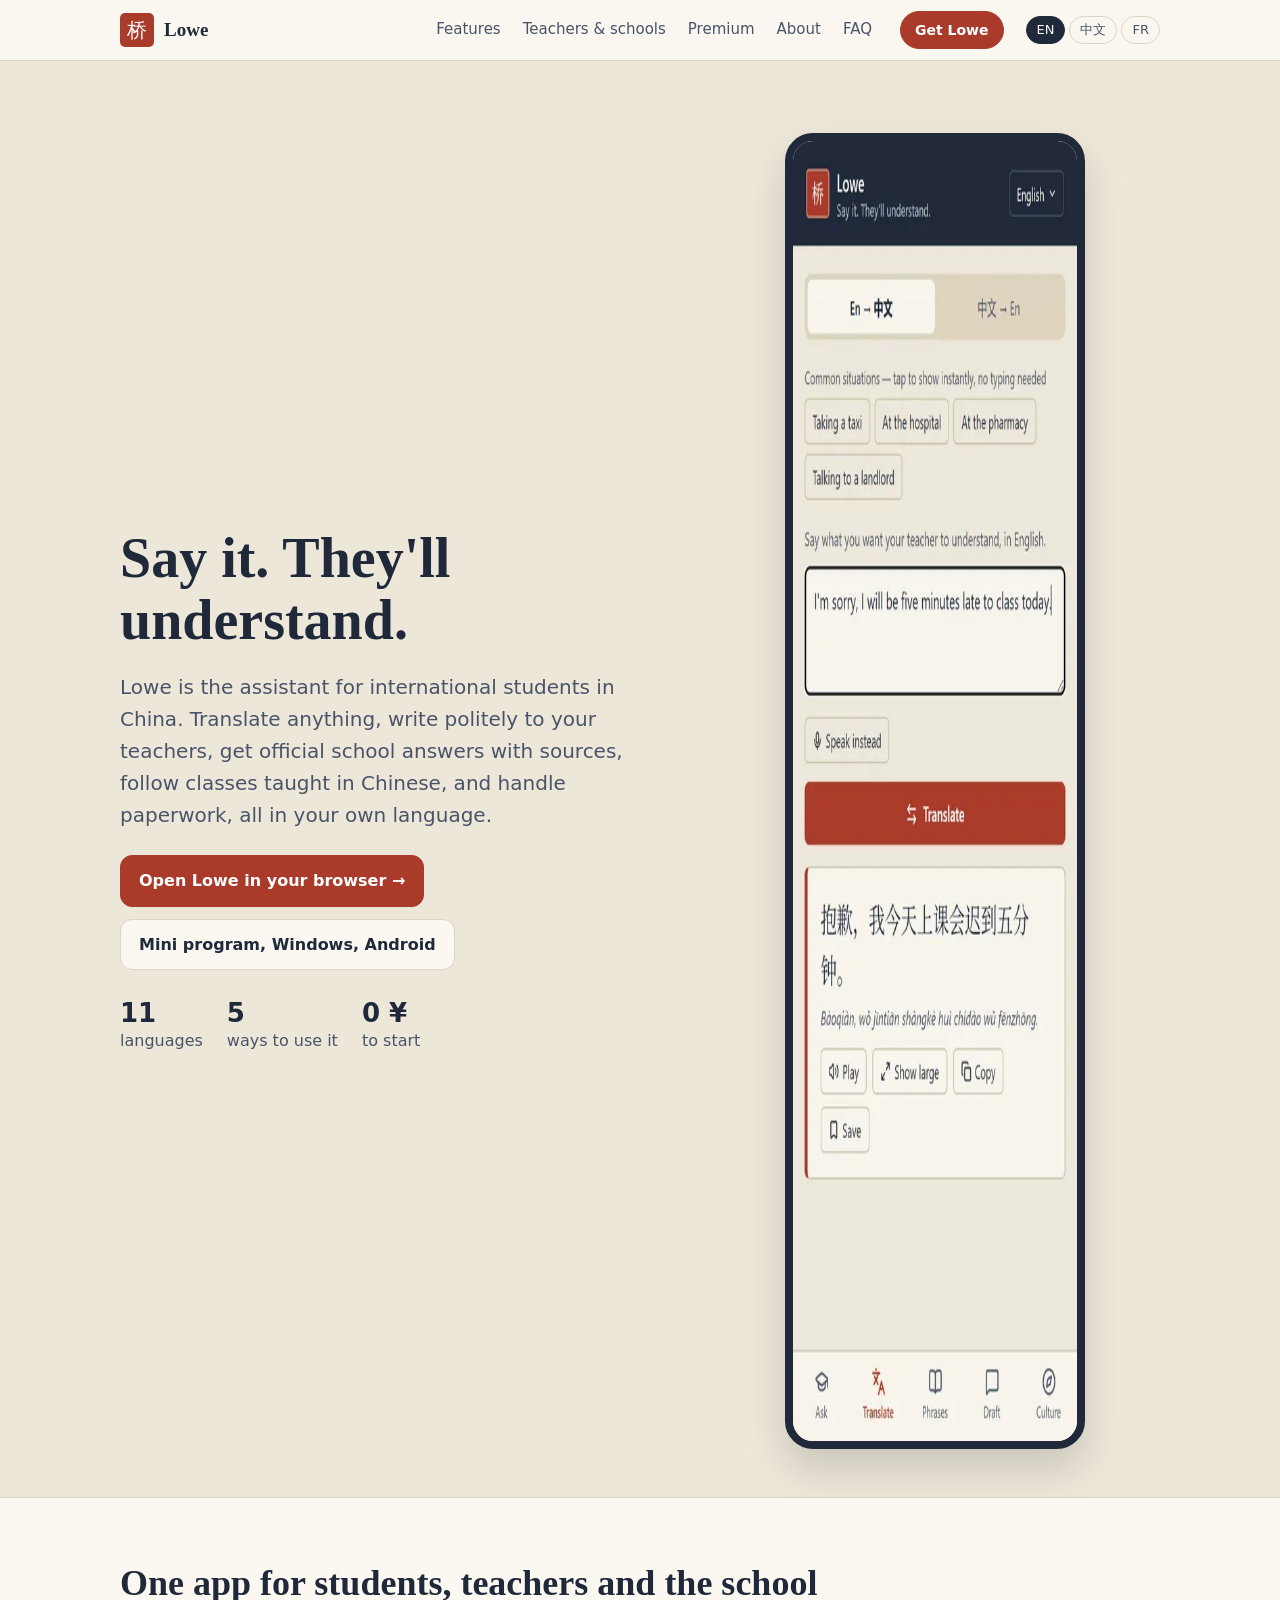
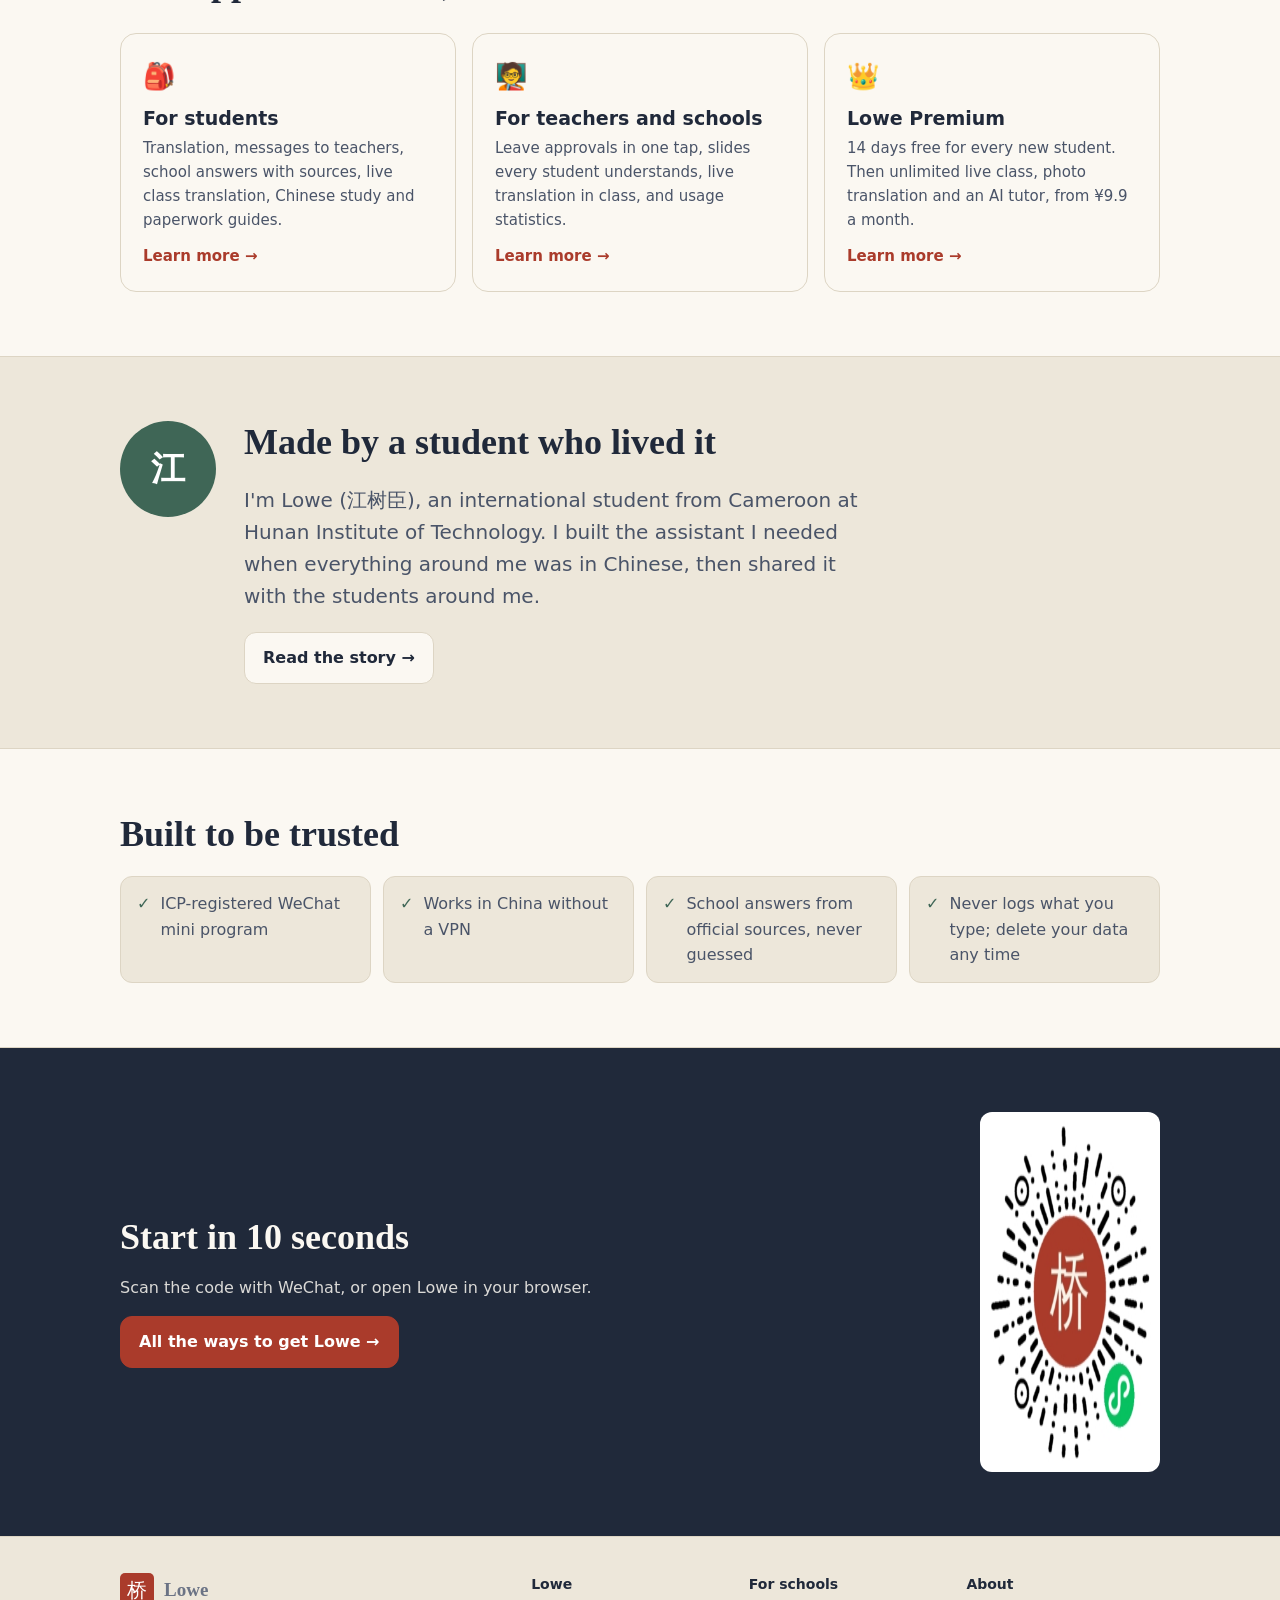
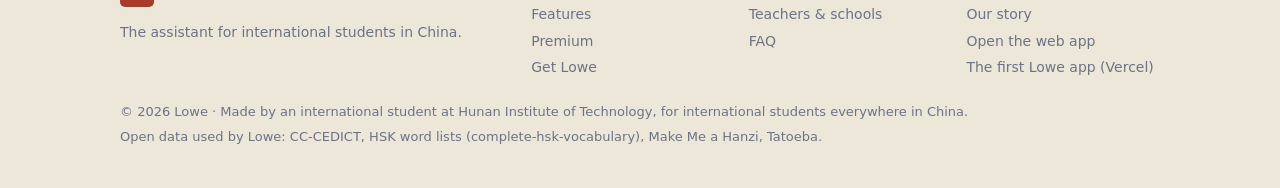
==== commit 499bf51b: "The website is now multi-page: Home, Features, Teachers & schools, Premium, About, FAQ, Get Lowe" ====
--- a/index.html
+++ b/index.html
@@ -5,20 +5,23 @@
 <meta name="viewport" content="width=device-width, initial-scale=1">
 <title>Lowe: the assistant for international students in China</title>
 <meta name="description" content="Lowe helps international students in China translate, write polite messages to teachers, find official school information, follow classes taught in Chinese and handle paperwork. Built by an international student at Hunan Institute of Technology (湖南工学院).">
-<meta name="keywords" content="Lowe, Lowe app, international students China, HNIT, Hunan Institute of Technology, 湖南工学院, 留学生, translator, class translation, Chinese HSK, study in China">
 <meta name="theme-color" content="#20293A">
 <link rel="canonical" href="https://sanzoked-lab.github.io/lowe/">
 <meta property="og:type" content="website">
-<meta property="og:title" content="Lowe: Say it. They'll understand.">
-<meta property="og:description" content="The assistant for international students in China: translation, messages to teachers, official school answers, live class translation, paperwork guides.">
-<meta property="og:image" content="img/translate.webp">
+<meta property="og:site_name" content="Lowe">
+<meta property="og:title" content="Lowe: the assistant for international students in China">
+<meta property="og:description" content="Lowe helps international students in China translate, write polite messages to teachers, find official school information, follow classes taught in Chinese and handle paperwork. Built by an international student at Hunan Institute of Technology (湖南工学院).">
+<meta property="og:url" content="https://sanzoked-lab.github.io/lowe/">
+<meta property="og:image" content="https://sanzoked-lab.github.io/lowe/img/translate.webp">
 <link rel="icon" href="data:image/svg+xml,%3Csvg xmlns='http://www.w3.org/2000/svg' viewBox='0 0 32 32'%3E%3Crect width='32' height='32' rx='5' fill='%23AA3B2B'/%3E%3Ctext x='16' y='23' font-size='20' text-anchor='middle' fill='white' font-family='serif'%3E%E6%A1%A5%3C/text%3E%3C/svg%3E">
+<link rel="stylesheet" href="style.css">
 <script type="application/ld+json">
 {
   "@context": "https://schema.org",
   "@type": "SoftwareApplication",
   "name": "Lowe",
   "alternateName": ["Lowe app", "LOWE TEKAM"],
+  "url": "https://sanzoked-lab.github.io/lowe/",
   "applicationCategory": "EducationalApplication",
   "operatingSystem": "WeChat Mini Program, Web, Windows, Android, iOS (web)",
   "description": "The assistant for international students in China: translation in 11 languages, polite messages to teachers, official school information with sources, live class translation, leave requests and paperwork guides.",
@@ -27,100 +30,32 @@
   "creator": { "@type": "Person", "name": "Lowe (江树臣)" }
 }
 </script>
-<style>
-:root{--ink:#20293A;--ink2:#4A5468;--muted:#6B7385;--paper:#EDE7DA;--card:#FBF8F2;--line:#DDD5C4;--seal:#AA3B2B;--jade:#3F6656;--font:"Inter",system-ui,-apple-system,"Segoe UI","PingFang SC","Microsoft YaHei",sans-serif;--serif:"Noto Serif SC","Songti SC","SimSun",Georgia,serif}
-@media (prefers-color-scheme:dark){:root{--ink:#ECE7DC;--ink2:#C3C8D3;--muted:#9AA2B2;--paper:#121824;--card:#1A2130;--line:#2D3647;--seal:#E06A5A;--jade:#7FB39C}}
-*{box-sizing:border-box}html{scroll-behavior:smooth}
-body{margin:0;background:var(--paper);color:var(--ink);font:16px/1.6 var(--font)}
-a{color:inherit}img{max-width:100%;display:block}
-.wrap{max-width:1080px;margin:0 auto;padding:0 20px}
-header.top{position:sticky;top:0;z-index:5;background:color-mix(in srgb,var(--card) 92%,transparent);backdrop-filter:blur(8px);border-bottom:1px solid var(--line)}
-header.top .wrap{display:flex;align-items:center;gap:12px;height:60px}
-.seal{width:34px;height:34px;border-radius:5px;background:#AA3B2B;color:#fff;display:grid;place-items:center;font:20px/1 var(--serif);flex:none}
-.brand{font:600 19px var(--serif);text-decoration:none}
-nav.links{display:flex;gap:18px;margin-left:auto;font-size:15px}
-nav.links a{text-decoration:none;color:var(--ink2)}
-.lang{display:flex;gap:4px;margin-left:12px}
-.lang button{border:1px solid var(--line);background:transparent;border-radius:999px;padding:3px 10px;cursor:pointer;font:inherit;font-size:13px;color:var(--ink2)}
-.lang button[aria-pressed=true]{background:var(--ink);color:var(--card);border-color:var(--ink)}
-@media (max-width:760px){nav.links{display:none}.lang{margin-left:auto}}
-section{padding:64px 0}
-h1{font:600 clamp(34px,6vw,56px)/1.1 var(--serif);margin:0 0 16px}
-h2{font:600 clamp(26px,4vw,36px)/1.2 var(--serif);margin:0 0 12px}
-h3{font:600 19px/1.3 var(--font);margin:0 0 6px}
-.lead{font-size:clamp(17px,2.2vw,20px);color:var(--ink2);max-width:640px}
-.hero{padding:72px 0 48px}
-.hero .grid{display:grid;grid-template-columns:1.1fr .9fr;gap:40px;align-items:center}
-@media (max-width:860px){.hero .grid{grid-template-columns:1fr}}
-.cta{display:flex;flex-wrap:wrap;gap:12px;margin-top:24px}
-.btn{display:inline-flex;align-items:center;gap:8px;padding:12px 18px;border-radius:12px;text-decoration:none;font-weight:600;border:1px solid var(--line);background:var(--card)}
-.btn.primary{background:#AA3B2B;color:#fff;border-color:#AA3B2B}
-.phone{border-radius:28px;border:8px solid var(--ink);overflow:hidden;max-width:300px;margin:0 auto;box-shadow:0 20px 40px rgba(0,0,0,.15)}
-.facts{display:flex;flex-wrap:wrap;gap:24px;margin-top:28px;color:var(--ink2)}
-.facts b{display:block;font:600 26px var(--font);color:var(--ink)}
-.card{background:var(--card);border:1px solid var(--line);border-radius:16px;padding:22px}
-.cards{display:grid;gap:16px;grid-template-columns:repeat(auto-fit,minmax(240px,1fr));margin-top:28px}
-.card .ic{font-size:26px;margin-bottom:8px}
-.card p{margin:0;color:var(--ink2);font-size:15px}
-.alt{background:var(--card);border-top:1px solid var(--line);border-bottom:1px solid var(--line)}
-.story{display:grid;grid-template-columns:auto 1fr;gap:28px;align-items:start}
-@media (max-width:700px){.story{grid-template-columns:1fr}}
-.journey{list-style:none;margin:22px 0 0;padding:0;display:grid;gap:10px}
-.journey li{display:grid;grid-template-columns:92px 1fr;gap:12px;align-items:baseline;font-size:15px;color:var(--ink2)}
-.journey b{font-family:var(--serif);color:var(--seal);font-size:15px}
-.journey a{color:var(--ink)}
-.avatar{width:96px;height:96px;border-radius:50%;background:var(--jade);color:#fff;display:grid;place-items:center;font:600 34px var(--serif)}
-blockquote{margin:16px 0 0;padding-left:16px;border-left:3px solid #AA3B2B;font:italic 18px/1.5 var(--serif);color:var(--ink2)}
-.shots{display:grid;grid-auto-flow:column;grid-auto-columns:200px;gap:16px;overflow-x:auto;padding:8px 2px 16px;scroll-snap-type:x mandatory;margin-top:24px}
-.shots figure{margin:0;scroll-snap-align:start}
-.shots img{border-radius:18px;border:1px solid var(--line)}
-.shots figcaption{font-size:13px;color:var(--muted);margin-top:6px;text-align:center}
-.steps{counter-reset:s;display:grid;gap:14px;grid-template-columns:repeat(auto-fit,minmax(220px,1fr));margin-top:24px}
-.steps .card::before{counter-increment:s;content:counter(s);display:grid;place-items:center;width:30px;height:30px;border-radius:50%;background:var(--ink);color:var(--card);font-weight:600;margin-bottom:10px}
-.plans{display:grid;gap:16px;grid-template-columns:repeat(auto-fit,minmax(200px,1fr));margin-top:24px}
-.plan{text-align:center}
-.plan .price{font:600 32px var(--font)}
-.plan.best{border-color:#AA3B2B;box-shadow:0 0 0 2px #AA3B2B inset}
-.tag{display:inline-block;background:#AA3B2B;color:#fff;font-size:12px;padding:2px 8px;border-radius:999px;margin-bottom:8px}
-.split{display:grid;grid-template-columns:1fr 1fr;gap:24px;margin-top:24px}
-@media (max-width:760px){.split{grid-template-columns:1fr}}
-ul.check{list-style:none;padding:0;margin:0}
-ul.check li{padding-left:26px;position:relative;margin:6px 0;color:var(--ink2)}
-ul.check li::before{content:"✓";position:absolute;left:0;color:var(--jade);font-weight:700}
-details{background:var(--card);border:1px solid var(--line);border-radius:12px;padding:14px 18px;margin:10px 0}
-summary{cursor:pointer;font-weight:600}
-details p{color:var(--ink2);margin:10px 0 0}
-.get{display:grid;grid-template-columns:auto 1fr;gap:28px;align-items:center}
-@media (max-width:700px){.get{grid-template-columns:1fr}}
-.qr{width:180px;border-radius:12px;background:#fff;padding:8px}
-footer{padding:36px 0;color:var(--muted);font-size:14px;border-top:1px solid var(--line)}
-</style>
 </head>
 <body>
-
+<a class="skip" href="#main" data-i18n="nav.skip">Skip to content</a>
 <header class="top"><div class="wrap">
-  <div class="seal" aria-hidden="true">桥</div>
-  <a class="brand" href="#top">Lowe</a>
-  <nav class="links" aria-label="Sections">
-    <a href="#features" data-i18n="nav.features">Features</a>
-    <a href="#how" data-i18n="nav.how">How it works</a>
-    <a href="#teachers" data-i18n="nav.teachers">Teachers &amp; schools</a>
-    <a href="#premium" data-i18n="nav.premium">Premium</a>
-    <a href="#get" data-i18n="nav.get">Get Lowe</a>
+  <a class="brand" href="index.html" aria-label="Lowe home"><span class="seal" aria-hidden="true">桥</span>Lowe</a>
+  <nav class="links" aria-label="Main">
+    <a href="features.html" data-i18n="nav.features">Features</a>
+    <a href="teachers.html" data-i18n="nav.teachers">Teachers &amp; schools</a>
+    <a href="premium.html" data-i18n="nav.premium">Premium</a>
+    <a href="about.html" data-i18n="nav.about">About</a>
+    <a href="faq.html" data-i18n="nav.faq">FAQ</a>
   </nav>
+  <a class="btn primary small" href="download.html" data-i18n="nav.get">Get Lowe</a>
   <div class="lang" role="group" aria-label="Language">
     <button data-lang="en" aria-pressed="true">EN</button><button data-lang="zh" aria-pressed="false">中文</button><button data-lang="fr" aria-pressed="false">FR</button>
   </div>
 </div></header>
 
-<main id="top">
+<main id="main">
 <section class="hero"><div class="wrap grid">
   <div>
     <h1 data-i18n="hero.title">Say it. They'll understand.</h1>
     <p class="lead" data-i18n="hero.lead">Lowe is the assistant for international students in China. Translate anything, write politely to your teachers, get official school answers with sources, follow classes taught in Chinese, and handle paperwork, all in your own language.</p>
     <div class="cta">
       <a class="btn primary" href="https://express-gjix-319480-4-1495803607.sh.run.tcloudbase.com/" data-i18n="hero.open">Open Lowe in your browser →</a>
-      <a class="btn" href="#get" data-i18n="hero.get">Mini program, Windows, Android</a>
+      <a class="btn" href="download.html" data-i18n="hero.get">Mini program, Windows, Android</a>
     </div>
     <div class="facts">
       <div><b>11</b><span data-i18n="facts.langs">languages</span></div>
@@ -131,131 +66,70 @@
   <div class="phone"><img src="img/translate.webp" alt="Lowe translating a message to a teacher into polite Chinese" width="600" height="1300"></div>
 </div></section>
 
-<section class="alt" id="story"><div class="wrap story">
-  <div class="avatar" aria-hidden="true">江</div>
-  <div>
-    <h2 data-i18n="story.title">Why Lowe exists</h2>
-    <p data-i18n="story.p1">I'm Lowe (江树臣), an international student from Cameroon studying software engineering at Hunan Institute of Technology (湖南工学院). I speak English and French, and when I arrived in China almost everything around me was in Chinese: notices from the international office, messages to teachers, the bank, the hospital, and even the lessons themselves.</p>
-    <p data-i18n="story.p2">Translation apps translate words, but they don't know how to write politely to a teacher, where the school published the resit dates, or what to bring for a residence permit. So I built the assistant I needed, and shared it with the students around me.</p>
-    <blockquote data-i18n="story.quote">"No student should miss an exam, a deadline or a lesson because it was written in a language they are still learning."</blockquote>
-    <h3 style="margin-top:26px" data-i18n="j.title">How Lowe grew</h3>
-    <ol class="journey">
-      <li><b>22 Sep 2026</b><span><span data-i18n="j.1">The first Lowe web app goes online, and it is still running today:</span> <a href="https://lowe-app-nine.vercel.app/">lowe-app-nine.vercel.app</a></span></li>
-      <li><b>28 Sep</b><span data-i18n="j.2">The WeChat mini program passes WeChat's review.</span></li>
-      <li><b>29 Sep</b><span data-i18n="j.3">ICP filing approved; live class translation goes live.</span></li>
-      <li><b>1 Oct</b><span data-i18n="j.4">Leave requests on the school's form, with a hand signature and proof.</span></li>
-      <li><b>Oct</b><span data-i18n="j.5">The Windows app on the Microsoft Store; the Android app.</span></li>
-      <li><b>4–5 Oct</b><span data-i18n="j.6">Lowe Classroom redesigned, Lowe Premium, and the LOWE Engine that now runs every Lowe app.</span></li>
-    </ol>
+<section class="alt"><div class="wrap">
+  <h2 data-i18n="home.k.title">One app for students, teachers and the school</h2>
+  <div class="cards three">
+    <a class="card link" href="features.html"><div class="ic">🎒</div><h3 data-i18n="home.k1.t">For students</h3><p data-i18n="home.k1.d">Translation, messages to teachers, school answers with sources, live class translation, Chinese study and paperwork guides.</p><span class="more" data-i18n="home.more">Learn more →</span></a>
+    <a class="card link" href="teachers.html"><div class="ic">🧑‍🏫</div><h3 data-i18n="home.k2.t">For teachers and schools</h3><p data-i18n="home.k2.d">Leave approvals in one tap, slides every student understands, live translation in class, and usage statistics.</p><span class="more" data-i18n="home.more">Learn more →</span></a>
+    <a class="card link" href="premium.html"><div class="ic">👑</div><h3 data-i18n="home.k3.t">Lowe Premium</h3><p data-i18n="home.k3.d">14 days free for every new student. Then unlimited live class, photo translation and an AI tutor, from ¥9.9 a month.</p><span class="more" data-i18n="home.more">Learn more →</span></a>
   </div>
 </div></section>
 
-<section id="features"><div class="wrap">
-  <h2 data-i18n="features.title">Everything a student needs, in one place</h2>
-  <p class="lead" data-i18n="features.lead">Built around the real moments of student life in China.</p>
-  <div class="cards">
-    <div class="card"><div class="ic">🔤</div><h3 data-i18n="f.translate.t">Translate anything</h3><p data-i18n="f.translate.d">Between any two of 11 languages, with pinyin. Type, speak, or take a photo of a notice. Adjusts the tone to the situation: teacher, bank, hospital, landlord.</p></div>
-    <div class="card"><div class="ic">✉️</div><h3 data-i18n="f.draft.t">Write to your teacher</h3><p data-i18n="f.draft.d">Say what you need in your language; Lowe writes a polite Chinese message, with a back-translation so you know exactly what you send.</p></div>
-    <div class="card"><div class="ic">🏫</div><h3 data-i18n="f.ask.t">Ask about your school</h3><p data-i18n="f.ask.d">Answers only from the school's official websites, with the source. If it hasn't been published, Lowe says so instead of guessing.</p></div>
-    <div class="card"><div class="ic">📡</div><h3 data-i18n="f.live.t">Understand your classes</h3><p data-i18n="f.live.d">Hold your phone toward the teacher: Lowe shows what is said in Chinese, with pinyin and a translation, sentence by sentence. Keep the class to read again later.</p></div>
-    <div class="card"><div class="ic">🎓</div><h3 data-i18n="f.classroom.t">Study your teacher's slides</h3><p data-i18n="f.classroom.d">Teachers share their lesson slides; you get them in your language, with explanations and short quizzes, for every major.</p></div>
-    <div class="card"><div class="ic">📋</div><h3 data-i18n="f.notices.t">Never miss a notice</h3><p data-i18n="f.notices.d">The international office's notices and your teachers' announcements, translated, in one list.</p></div>
-    <div class="card"><div class="ic">🗓️</div><h3 data-i18n="f.leave.t">Ask for leave properly</h3><p data-i18n="f.leave.d">Fill the school's official leave form on your phone, sign with your finger, attach proof. Your teacher approves it in one tap.</p></div>
-    <div class="card"><div class="ic">📚</div><h3 data-i18n="f.learn.t">Learn Chinese</h3><p data-i18n="f.learn.d">HSK vocabulary with spaced review, a graded reader that shows which words are above your level, and a full dictionary.</p></div>
-    <div class="card"><div class="ic">🧾</div><h3 data-i18n="f.papers.t">Handle paperwork</h3><p data-i18n="f.papers.d">Step-by-step guides for the residence permit, a bank card, a SIM card, medical checks and more, so the first weeks in China are easier.</p></div>
-    <div class="card"><div class="ic">🛟</div><h3 data-i18n="f.safety.t">Help when it matters</h3><p data-i18n="f.safety.d">Campus security, the international office and emergency numbers, with ready-made phrases to show a taxi driver, a pharmacist or a doctor.</p></div>
-  </div>
-  <div class="shots" aria-label="Screens of the app">
-    <figure><img src="img/ask.webp" alt="Ask: answers with official sources" loading="lazy" width="400" height="866"><figcaption data-i18n="shot.ask">Ask, with sources</figcaption></figure>
-    <figure><img src="img/live.webp" alt="Live class translation" loading="lazy" width="400" height="866"><figcaption data-i18n="shot.live">Live class translation</figcaption></figure>
-    <figure><img src="img/draft.webp" alt="Polite message to a teacher" loading="lazy" width="400" height="866"><figcaption data-i18n="shot.draft">Message to a teacher</figcaption></figure>
-    <figure><img src="img/leave.webp" alt="Official leave request" loading="lazy" width="400" height="866"><figcaption data-i18n="shot.leave">Leave request</figcaption></figure>
-    <figure><img src="img/notices.webp" alt="School notices" loading="lazy" width="400" height="866"><figcaption data-i18n="shot.notices">School notices</figcaption></figure>
-    <figure><img src="img/hsk.webp" alt="HSK study" loading="lazy" width="400" height="866"><figcaption data-i18n="shot.hsk">HSK study</figcaption></figure>
-    <figure><img src="img/papers.webp" alt="Paperwork guides" loading="lazy" width="400" height="866"><figcaption data-i18n="shot.papers">Paperwork guides</figcaption></figure>
-    <figure><img src="img/safety.webp" alt="Safety and emergency" loading="lazy" width="400" height="866"><figcaption data-i18n="shot.safety">Safety</figcaption></figure>
+<section><div class="wrap story">
+  <div class="avatar" aria-hidden="true">江</div>
+  <div>
+    <h2 data-i18n="home.story.title">Made by a student who lived it</h2>
+    <p class="lead" data-i18n="home.story.d">I'm Lowe (江树臣), an international student from Cameroon at Hunan Institute of Technology. I built the assistant I needed when everything around me was in Chinese, then shared it with the students around me.</p>
+    <a class="btn" href="about.html" data-i18n="home.story.link">Read the story →</a>
   </div>
 </div></section>
 
-<section class="alt" id="how"><div class="wrap">
-  <h2 data-i18n="how.title">How Lowe works</h2>
-  <div class="steps">
-    <div class="card"><h3 data-i18n="how.s1.t">You ask, in your language</h3><p data-i18n="how.s1.d">Type, speak or take a photo. Lowe answers in your language: English, French, Arabic, Russian and seven more.</p></div>
-    <div class="card"><h3 data-i18n="how.s2.t">Lowe checks real sources</h3><p data-i18n="how.s2.d">School questions are answered only from the school's official pages, read every night. Each answer shows where it comes from.</p></div>
-    <div class="card"><h3 data-i18n="how.s3.t">AI writes it clearly</h3><p data-i18n="how.s3.d">Chinese AI models (DeepSeek, Doubao) translate and explain, tuned for politeness and for students. It works in China without a VPN.</p></div>
-    <div class="card"><h3 data-i18n="how.s4.t">Your data stays yours</h3><p data-i18n="how.s4.d">Lowe stores only what it needs, never logs what you type, and you can download or delete everything about you at any time.</p></div>
-  </div>
+<section class="alt"><div class="wrap">
+  <h2 data-i18n="home.trust.title">Built to be trusted</h2>
+  <ul class="trust">
+    <li><b>✓</b><span data-i18n="home.trust1">ICP-registered WeChat mini program</span></li>
+    <li><b>✓</b><span data-i18n="home.trust2">Works in China without a VPN</span></li>
+    <li><b>✓</b><span data-i18n="home.trust3">School answers from official sources, never guessed</span></li>
+    <li><b>✓</b><span data-i18n="home.trust4">Never logs what you type; delete your data any time</span></li>
+  </ul>
 </div></section>
 
-<section id="teachers"><div class="wrap">
-  <h2 data-i18n="t.title">For teachers and schools</h2>
-  <div class="split">
-    <div class="card">
-      <h3 data-i18n="t.teachers">Teachers</h3>
-      <ul class="check">
-        <li data-i18n="t.l1">A dashboard in Chinese: approve leave requests in one tap, with the official form ready to print</li>
-        <li data-i18n="t.l2">Share lesson slides once; every student gets them explained in their own language</li>
-        <li data-i18n="t.l3">Live translation of your lesson for the international students in the room</li>
-        <li data-i18n="t.l4">Post announcements that every student reads in their language</li>
-      </ul>
-    </div>
-    <div class="card">
-      <h3 data-i18n="t.schools">Schools</h3>
-      <ul class="check">
-        <li data-i18n="t.s1">International students follow lessons and rules better, from the first week</li>
-        <li data-i18n="t.s2">Less repeated questions to the international office: answers come from your own published notices</li>
-        <li data-i18n="t.s3">Usage statistics without personal content, and a campus licence for all your international students</li>
-        <li data-i18n="t.s4">Runs on Chinese cloud services; the mini program is ICP-filed</li>
-      </ul>
-    </div>
+<section class="band"><div class="wrap band-in">
+  <div>
+    <h2 data-i18n="home.cta.title">Start in 10 seconds</h2>
+    <p data-i18n="home.cta.d">Scan the code with WeChat, or open Lowe in your browser.</p>
+    <a class="btn primary" href="download.html" data-i18n="home.cta.btn">All the ways to get Lowe →</a>
   </div>
-</div></section>
-
-<section class="alt" id="premium"><div class="wrap">
-  <h2 data-i18n="p.title">Free to start. Premium when you can't do without it.</h2>
-  <p class="lead" data-i18n="p.lead">Every new student gets 14 days of Premium free. After that, the essentials stay free forever, and Premium unlocks the features that make a whole semester easier.</p>
-  <div class="split">
-    <div class="card"><h3 data-i18n="p.free">Free, always</h3>
-      <ul class="check"><li data-i18n="p.f1">Translation, messages to teachers, school answers (daily allowance)</li><li data-i18n="p.f2">Notices, leave requests, timetable, safety</li><li data-i18n="p.f3">Phrasebook, culture tips, dictionary, paperwork guides</li></ul></div>
-    <div class="card"><h3 data-i18n="p.prem">Premium</h3>
-      <ul class="check"><li data-i18n="p.p1">Unlimited live class translation and saved classes</li><li data-i18n="p.p2">Photo translation without limits</li><li data-i18n="p.p3">Your teacher's slides explained, with quizzes and an AI tutor</li><li data-i18n="p.p4">A much higher daily AI allowance</li></ul></div>
-  </div>
-  <div class="plans">
-    <div class="card plan"><div data-i18n="p.month">Monthly</div><div class="price">¥9.9</div><div class="muted" data-i18n="p.permonth">per month</div></div>
-    <div class="card plan best"><span class="tag" data-i18n="p.popular">Most popular</span><div data-i18n="p.semester">Semester</div><div class="price">¥29</div><div data-i18n="p.persem">5 months</div></div>
-    <div class="card plan"><div data-i18n="p.year">Year</div><div class="price">¥49</div><div data-i18n="p.peryear">12 months</div></div>
-  </div>
-  <p class="lead" style="margin-top:20px" data-i18n="p.how">Pay in the web app by scanning a WeChat Pay or Alipay code; Premium is switched on as soon as the payment is confirmed. Universities can buy a campus licence for all their international students.</p>
-</div></section>
-
-<section id="faq"><div class="wrap">
-  <h2 data-i18n="faq.title">Questions</h2>
-  <details><summary data-i18n="faq.q1">Do I need a VPN?</summary><p data-i18n="faq.a1">No. Lowe runs on Chinese cloud services and Chinese AI models, so it works normally in mainland China.</p></details>
-  <details><summary data-i18n="faq.q2">Which languages?</summary><p data-i18n="faq.a2">English, Chinese, French, Spanish, Portuguese, Arabic, Russian, Korean, Japanese, Vietnamese and German.</p></details>
-  <details><summary data-i18n="faq.q3">Can Lowe be wrong about school information?</summary><p data-i18n="faq.a3">Lowe answers school questions only from the school's official pages and shows the source. When something hasn't been published, it says so rather than guessing. Always check important dates with your teacher or the international office.</p></details>
-  <details><summary data-i18n="faq.q4">Is my data safe?</summary><p data-i18n="faq.a4">Lowe stores the minimum, never records what you type in its logs, and lets you download or delete all your data. See the privacy page in the app.</p></details>
-  <details><summary data-i18n="faq.q5">Is it only for HNIT?</summary><p data-i18n="faq.a5">Translation, writing, live class translation and Chinese learning work for any student in China. School answers and notices currently cover Hunan Institute of Technology; more universities can be added.</p></details>
-</div></section>
-
-<section class="alt" id="get"><div class="wrap get">
   <img class="qr" src="img/qr-miniprogram.png" alt="Scan with WeChat to open the Lowe mini program" width="360" height="360">
-  <div>
-    <h2 data-i18n="get.title">Get Lowe</h2>
-    <ul class="check">
-      <li data-i18n="get.mp">WeChat: scan this code to open the Lowe mini program</li>
-      <li><a href="https://express-gjix-319480-4-1495803607.sh.run.tcloudbase.com/" data-i18n="get.web">Web app: works on any phone or computer (on iPhone: Share → Add to Home Screen)</a></li>
-      <li><a href="https://apps.microsoft.com/search?query=LOWE%20TEKAM" data-i18n="get.win">Windows: search "LOWE TEKAM" in the Microsoft Store</a></li>
-      <li><a href="https://express-gjix-319480-4-1495803607.sh.run.tcloudbase.com/download/" data-i18n="get.android">Android: download the app</a></li>
-      <li><a href="https://lowe-app-nine.vercel.app/" data-i18n="get.vercel">Outside China, or as a backup: the original Lowe web app (lowe-app-nine.vercel.app)</a></li>
-    </ul>
-    <p class="muted" style="font-size:14px" data-i18n="get.note">The web address is a temporary one while the school-approved domain is being set up; this page will always link to the right one.</p>
-  </div>
 </div></section>
 </main>
 
 <footer><div class="wrap">
-  <p>© 2026 Lowe · <span data-i18n="foot.made">Made by an international student at Hunan Institute of Technology, for international students everywhere in China.</span></p>
-  <p data-i18n="foot.data">Open data used by Lowe: CC-CEDICT, HSK word lists (complete-hsk-vocabulary), Make Me a Hanzi, Tatoeba.</p>
+  <div class="cols">
+    <div>
+      <a class="brand" href="index.html"><span class="seal" aria-hidden="true">桥</span>Lowe</a>
+      <p data-i18n="foot.tag">The assistant for international students in China.</p>
+    </div>
+    <div>
+      <h4 data-i18n="foot.c1">Lowe</h4>
+      <a href="features.html" data-i18n="nav.features">Features</a>
+      <a href="premium.html" data-i18n="nav.premium">Premium</a>
+      <a href="download.html" data-i18n="nav.get">Get Lowe</a>
+    </div>
+    <div>
+      <h4 data-i18n="foot.c2">For schools</h4>
+      <a href="teachers.html" data-i18n="nav.teachers">Teachers &amp; schools</a>
+      <a href="faq.html" data-i18n="nav.faq">FAQ</a>
+    </div>
+    <div>
+      <h4 data-i18n="foot.c3">About</h4>
+      <a href="about.html" data-i18n="foot.story">Our story</a>
+      <a href="https://express-gjix-319480-4-1495803607.sh.run.tcloudbase.com/" data-i18n="foot.web">Open the web app</a>
+      <a href="https://lowe-app-nine.vercel.app/" data-i18n="foot.first">The first Lowe app (Vercel)</a>
+    </div>
+  </div>
+  <p class="small">© 2026 Lowe · <span data-i18n="foot.made">Made by an international student at Hunan Institute of Technology, for international students everywhere in China.</span></p>
+  <p class="small" data-i18n="foot.data">Open data used by Lowe: CC-CEDICT, HSK word lists (complete-hsk-vocabulary), Make Me a Hanzi, Tatoeba.</p>
 </div></footer>
 
 <script src="i18n.js"></script>
--- a/style.css
+++ b/style.css
@@ -0,0 +1,111 @@
+:root{--ink:#20293A;--ink2:#4A5468;--muted:#6B7385;--paper:#EDE7DA;--card:#FBF8F2;--line:#DDD5C4;--seal:#AA3B2B;--jade:#3F6656;--font:"Inter",system-ui,-apple-system,"Segoe UI","PingFang SC","Microsoft YaHei",sans-serif;--serif:"Noto Serif SC","Songti SC","SimSun",Georgia,serif}
+@media (prefers-color-scheme:dark){:root{--ink:#ECE7DC;--ink2:#C3C8D3;--muted:#9AA2B2;--paper:#121824;--card:#1A2130;--line:#2D3647;--seal:#E06A5A;--jade:#7FB39C}}
+*{box-sizing:border-box}html{scroll-behavior:smooth}
+body{margin:0;background:var(--paper);color:var(--ink);font:16px/1.6 var(--font)}
+a{color:inherit}img{max-width:100%;display:block}
+.wrap{max-width:1080px;margin:0 auto;padding:0 20px}
+header.top{position:sticky;top:0;z-index:5;background:color-mix(in srgb,var(--card) 92%,transparent);backdrop-filter:blur(8px);border-bottom:1px solid var(--line)}
+header.top .wrap{display:flex;align-items:center;gap:12px;height:60px}
+.seal{width:34px;height:34px;border-radius:5px;background:#AA3B2B;color:#fff;display:grid;place-items:center;font:20px/1 var(--serif);flex:none}
+.brand{font:600 19px var(--serif);text-decoration:none}
+nav.links{display:flex;gap:18px;margin-left:auto;font-size:15px}
+nav.links a{text-decoration:none;color:var(--ink2)}
+.lang{display:flex;gap:4px;margin-left:12px}
+.lang button{border:1px solid var(--line);background:transparent;border-radius:999px;padding:3px 10px;cursor:pointer;font:inherit;font-size:13px;color:var(--ink2)}
+.lang button[aria-pressed=true]{background:var(--ink);color:var(--card);border-color:var(--ink)}
+@media (max-width:760px){nav.links{display:none}.lang{margin-left:auto}}
+section{padding:64px 0}
+h1{font:600 clamp(34px,6vw,56px)/1.1 var(--serif);margin:0 0 16px}
+h2{font:600 clamp(26px,4vw,36px)/1.2 var(--serif);margin:0 0 12px}
+h3{font:600 19px/1.3 var(--font);margin:0 0 6px}
+.lead{font-size:clamp(17px,2.2vw,20px);color:var(--ink2);max-width:640px}
+.hero{padding:72px 0 48px}
+.hero .grid{display:grid;grid-template-columns:1.1fr .9fr;gap:40px;align-items:center}
+@media (max-width:860px){.hero .grid{grid-template-columns:1fr}}
+.cta{display:flex;flex-wrap:wrap;gap:12px;margin-top:24px}
+.btn{display:inline-flex;align-items:center;gap:8px;padding:12px 18px;border-radius:12px;text-decoration:none;font-weight:600;border:1px solid var(--line);background:var(--card)}
+.btn.primary{background:#AA3B2B;color:#fff;border-color:#AA3B2B}
+.phone{border-radius:28px;border:8px solid var(--ink);overflow:hidden;max-width:300px;margin:0 auto;box-shadow:0 20px 40px rgba(0,0,0,.15)}
+.facts{display:flex;flex-wrap:wrap;gap:24px;margin-top:28px;color:var(--ink2)}
+.facts b{display:block;font:600 26px var(--font);color:var(--ink)}
+.card{background:var(--card);border:1px solid var(--line);border-radius:16px;padding:22px}
+.cards{display:grid;gap:16px;grid-template-columns:repeat(auto-fit,minmax(240px,1fr));margin-top:28px}
+.card .ic{font-size:26px;margin-bottom:8px}
+.card p{margin:0;color:var(--ink2);font-size:15px}
+.alt{background:var(--card);border-top:1px solid var(--line);border-bottom:1px solid var(--line)}
+.story{display:grid;grid-template-columns:auto 1fr;gap:28px;align-items:start}
+@media (max-width:700px){.story{grid-template-columns:1fr}}
+.journey{list-style:none;margin:22px 0 0;padding:0;display:grid;gap:10px}
+.journey li{display:grid;grid-template-columns:92px 1fr;gap:12px;align-items:baseline;font-size:15px;color:var(--ink2)}
+.journey b{font-family:var(--serif);color:var(--seal);font-size:15px}
+.journey a{color:var(--ink)}
+.avatar{width:96px;height:96px;border-radius:50%;background:var(--jade);color:#fff;display:grid;place-items:center;font:600 34px var(--serif)}
+blockquote{margin:16px 0 0;padding-left:16px;border-left:3px solid #AA3B2B;font:italic 18px/1.5 var(--serif);color:var(--ink2)}
+.shots{display:grid;grid-auto-flow:column;grid-auto-columns:200px;gap:16px;overflow-x:auto;padding:8px 2px 16px;scroll-snap-type:x mandatory;margin-top:24px}
+.shots figure{margin:0;scroll-snap-align:start}
+.shots img{border-radius:18px;border:1px solid var(--line)}
+.shots figcaption{font-size:13px;color:var(--muted);margin-top:6px;text-align:center}
+.steps{counter-reset:s;display:grid;gap:14px;grid-template-columns:repeat(auto-fit,minmax(220px,1fr));margin-top:24px}
+.steps .card::before{counter-increment:s;content:counter(s);display:grid;place-items:center;width:30px;height:30px;border-radius:50%;background:var(--ink);color:var(--card);font-weight:600;margin-bottom:10px}
+.plans{display:grid;gap:16px;grid-template-columns:repeat(auto-fit,minmax(200px,1fr));margin-top:24px}
+.plan{text-align:center}
+.plan .price{font:600 32px var(--font)}
+.plan.best{border-color:#AA3B2B;box-shadow:0 0 0 2px #AA3B2B inset}
+.tag{display:inline-block;background:#AA3B2B;color:#fff;font-size:12px;padding:2px 8px;border-radius:999px;margin-bottom:8px}
+.split{display:grid;grid-template-columns:1fr 1fr;gap:24px;margin-top:24px}
+@media (max-width:760px){.split{grid-template-columns:1fr}}
+ul.check{list-style:none;padding:0;margin:0}
+ul.check li{padding-left:26px;position:relative;margin:6px 0;color:var(--ink2)}
+ul.check li::before{content:"✓";position:absolute;left:0;color:var(--jade);font-weight:700}
+details{background:var(--card);border:1px solid var(--line);border-radius:12px;padding:14px 18px;margin:10px 0}
+summary{cursor:pointer;font-weight:600}
+details p{color:var(--ink2);margin:10px 0 0}
+.get{display:grid;grid-template-columns:auto 1fr;gap:28px;align-items:center}
+@media (max-width:700px){.get{grid-template-columns:1fr}}
+.qr{width:180px;border-radius:12px;background:#fff;padding:8px}
+footer{padding:36px 0;color:var(--muted);font-size:14px;border-top:1px solid var(--line)}
+/* multi-page additions */
+.skip{position:absolute;left:-999px;top:8px;background:var(--ink);color:var(--card);padding:8px 12px;border-radius:8px;z-index:10}
+.skip:focus{left:12px}
+.brand{display:inline-flex;align-items:center;gap:10px}
+nav.links a{padding:6px 2px;border-bottom:2px solid transparent}
+nav.links a:hover{color:var(--ink)}
+nav.links a[aria-current=page]{color:var(--ink);border-bottom-color:var(--seal);font-weight:600}
+.btn.small{padding:7px 14px;font-size:14px;border-radius:999px;margin-left:14px}
+.lang{margin-left:10px}
+@media (max-width:900px){
+  header.top .wrap{flex-wrap:wrap;height:auto;padding-top:10px;padding-bottom:0}
+  nav.links{display:flex;order:5;width:100%;margin:6px 0 0;overflow-x:auto;gap:16px;white-space:nowrap;padding-bottom:6px;font-size:14px}
+  .btn.small{margin-left:auto}
+  .lang{margin-left:6px}
+}
+.page-head{padding:56px 0 8px}
+.page-head h1{font-size:clamp(30px,5vw,46px)}
+.cards.three{grid-template-columns:repeat(auto-fit,minmax(260px,1fr))}
+.card.link{text-decoration:none;display:block;transition:transform .15s,box-shadow .15s}
+.card.link:hover{transform:translateY(-2px);box-shadow:0 10px 24px rgba(0,0,0,.08)}
+.card .more{display:inline-block;margin-top:12px;color:var(--seal);font-weight:600;font-size:15px}
+.card.center{text-align:center}.card.center .qr{margin:0 auto 12px}
+.card .btn{margin-top:14px}
+.trust{list-style:none;padding:0;margin:20px 0 0;display:grid;gap:12px;grid-template-columns:repeat(auto-fit,minmax(230px,1fr))}
+.trust li{display:flex;gap:10px;align-items:baseline;background:var(--paper);border:1px solid var(--line);border-radius:12px;padding:14px 16px;color:var(--ink2)}
+.trust b{color:var(--jade)}
+.band{background:var(--ink);color:var(--card)}
+.band h2{color:var(--card)}.band p{color:var(--card);opacity:.85}
+.band-in{display:grid;grid-template-columns:1fr auto;gap:28px;align-items:center}
+@media (max-width:700px){.band-in{grid-template-columns:1fr}}
+.dash{display:grid;gap:18px;grid-template-columns:repeat(auto-fit,minmax(300px,1fr));margin-top:20px}
+.dash figure{margin:0}.dash img{border-radius:12px;border:1px solid var(--line)}
+.dash figcaption{font-size:14px;color:var(--muted);margin-top:8px}
+.callout{text-align:left;padding:32px}
+.narrow{max-width:780px}
+.note{font-size:14px;margin-top:18px}
+.muted{color:var(--muted)}
+.plans{margin-bottom:24px}
+footer .cols{display:grid;grid-template-columns:2fr 1fr 1fr 1fr;gap:24px;margin-bottom:20px}
+@media (max-width:700px){footer .cols{grid-template-columns:1fr 1fr}}
+footer h4{margin:0 0 8px;color:var(--ink);font-size:14px}
+footer .cols a:not(.brand){display:block;text-decoration:none;color:var(--muted);margin:4px 0}
+footer .cols a:hover{color:var(--ink)}
+footer .small{font-size:13px;margin:4px 0}
+.page-head + section{padding-top:24px}
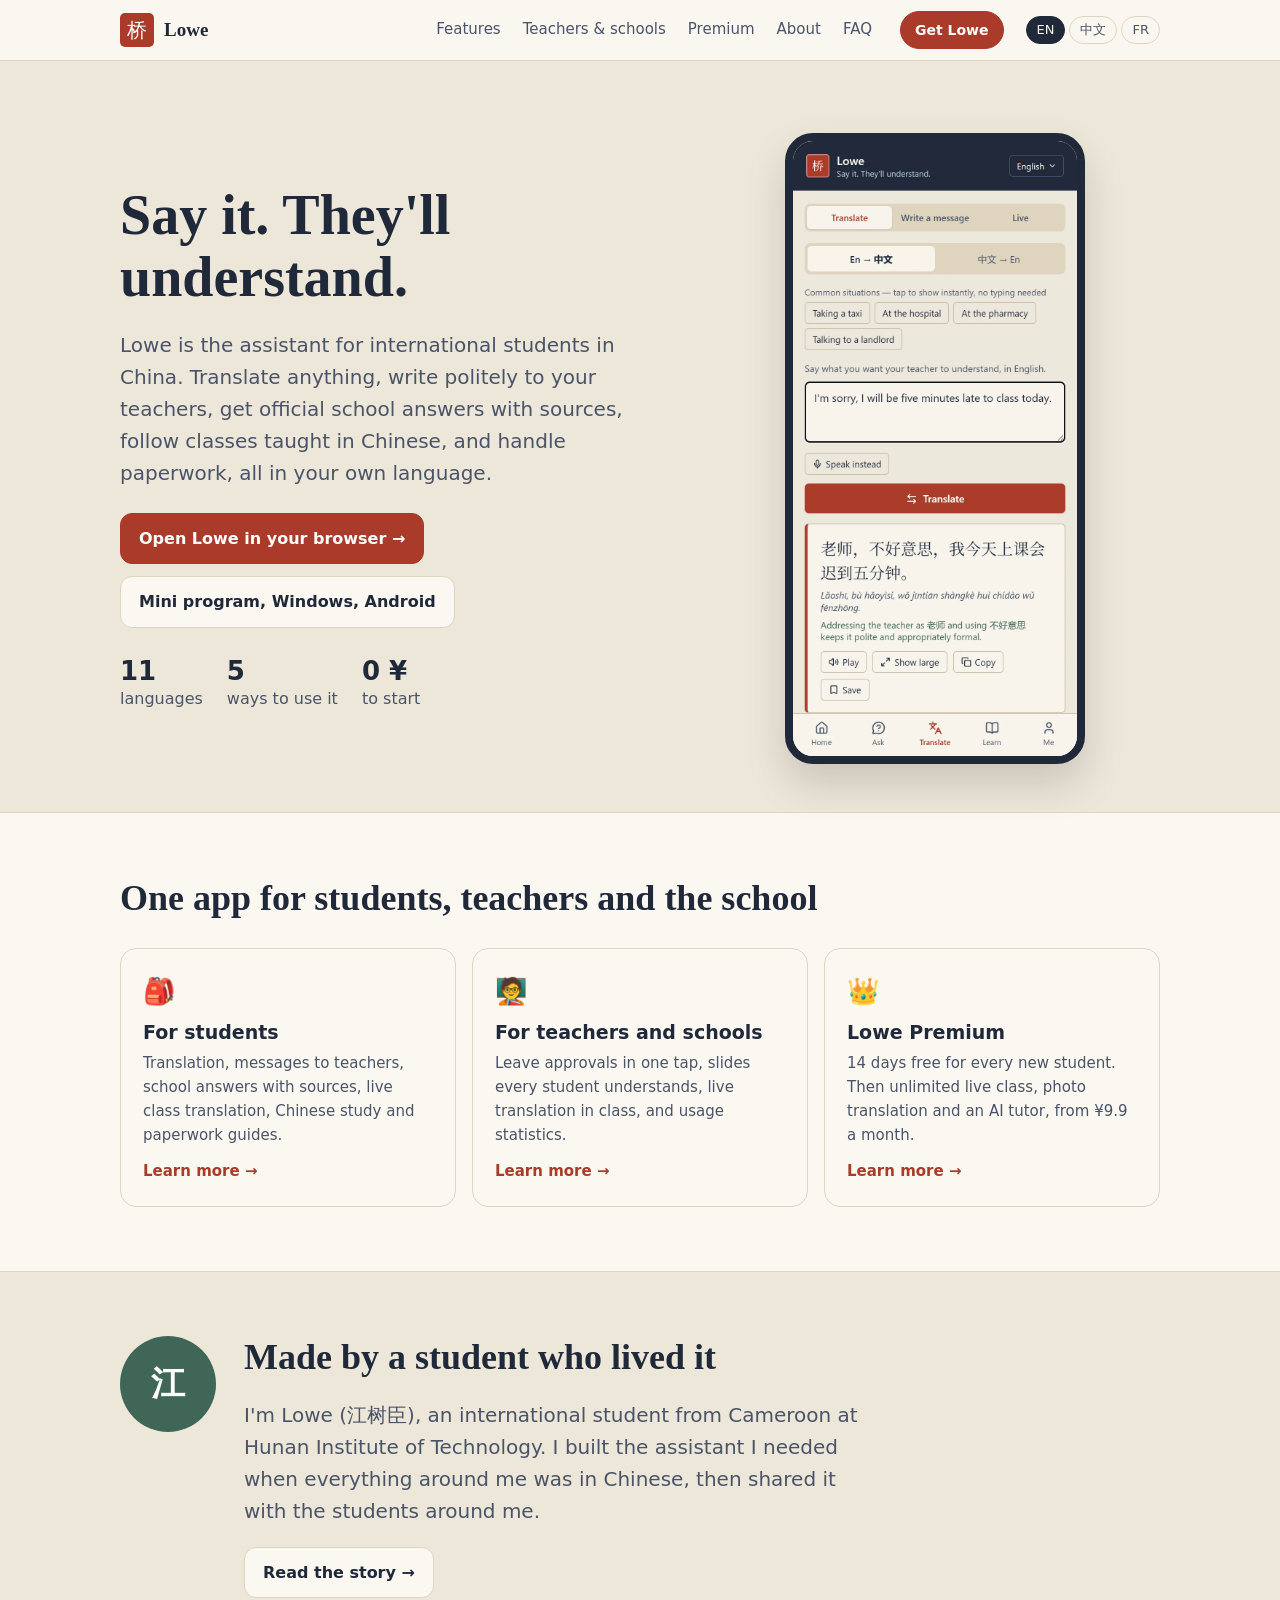
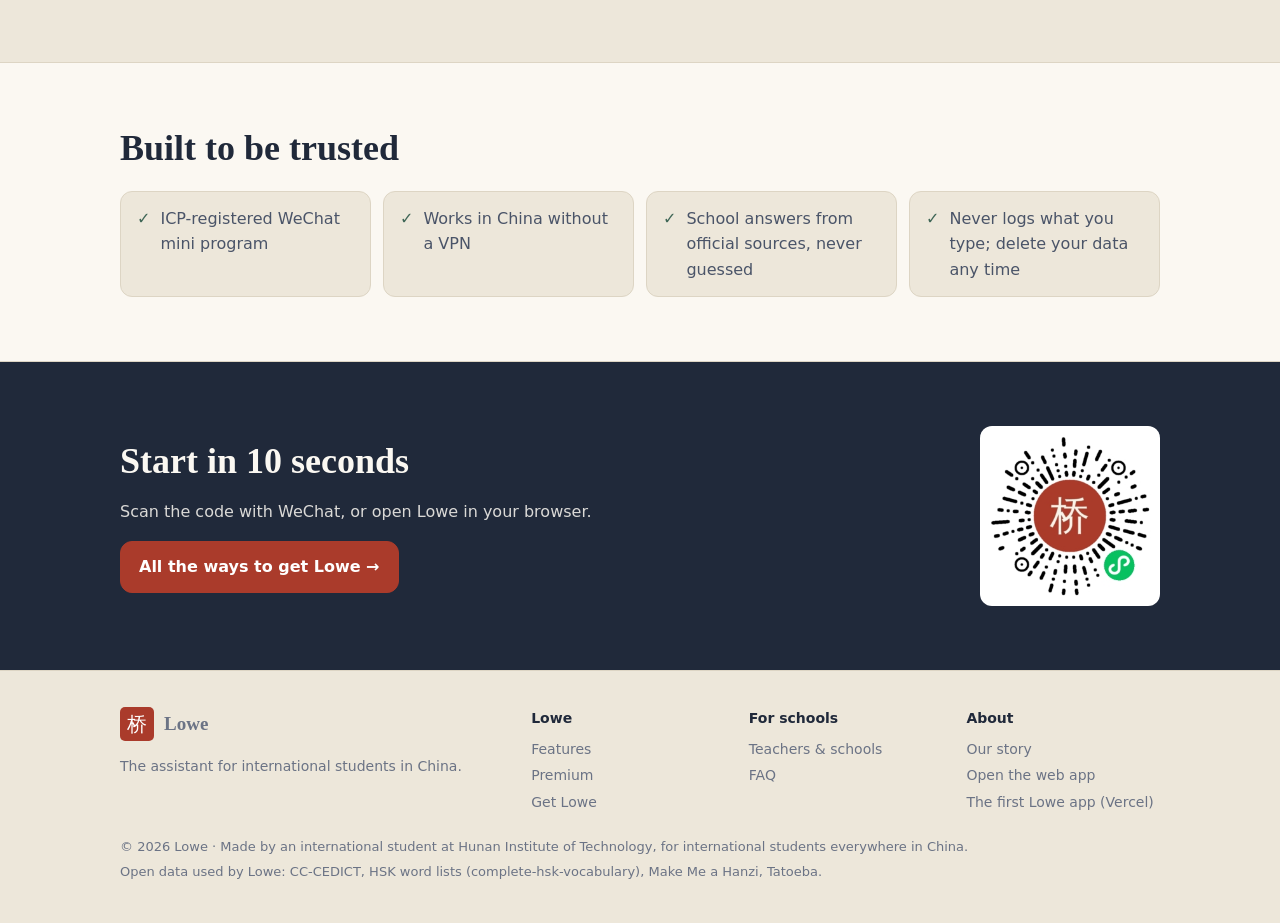
==== commit d623dd48: "Sharp new screenshots (phones at 780x1688, teacher dashboard at 2000x1280), shown without stretching" ====
--- a/index.html
+++ b/index.html
@@ -63,7 +63,7 @@
       <div><b>0 ¥</b><span data-i18n="facts.free">to start</span></div>
     </div>
   </div>
-  <div class="phone"><img src="img/translate.webp" alt="Lowe translating a message to a teacher into polite Chinese" width="600" height="1300"></div>
+  <div class="phone"><img src="img/translate.webp" alt="Lowe translating a message to a teacher into polite Chinese" width="780" height="1688"></div>
 </div></section>
 
 <section class="alt"><div class="wrap">
--- a/style.css
+++ b/style.css
@@ -2,7 +2,7 @@
 @media (prefers-color-scheme:dark){:root{--ink:#ECE7DC;--ink2:#C3C8D3;--muted:#9AA2B2;--paper:#121824;--card:#1A2130;--line:#2D3647;--seal:#E06A5A;--jade:#7FB39C}}
 *{box-sizing:border-box}html{scroll-behavior:smooth}
 body{margin:0;background:var(--paper);color:var(--ink);font:16px/1.6 var(--font)}
-a{color:inherit}img{max-width:100%;display:block}
+a{color:inherit}img{max-width:100%;height:auto;display:block}
 .wrap{max-width:1080px;margin:0 auto;padding:0 20px}
 header.top{position:sticky;top:0;z-index:5;background:color-mix(in srgb,var(--card) 92%,transparent);backdrop-filter:blur(8px);border-bottom:1px solid var(--line)}
 header.top .wrap{display:flex;align-items:center;gap:12px;height:60px}
@@ -41,7 +41,7 @@
 .journey a{color:var(--ink)}
 .avatar{width:96px;height:96px;border-radius:50%;background:var(--jade);color:#fff;display:grid;place-items:center;font:600 34px var(--serif)}
 blockquote{margin:16px 0 0;padding-left:16px;border-left:3px solid #AA3B2B;font:italic 18px/1.5 var(--serif);color:var(--ink2)}
-.shots{display:grid;grid-auto-flow:column;grid-auto-columns:200px;gap:16px;overflow-x:auto;padding:8px 2px 16px;scroll-snap-type:x mandatory;margin-top:24px}
+.shots{display:grid;grid-auto-flow:column;grid-auto-columns:240px;gap:16px;overflow-x:auto;padding:8px 2px 16px;scroll-snap-type:x mandatory;margin-top:24px}
 .shots figure{margin:0;scroll-snap-align:start}
 .shots img{border-radius:18px;border:1px solid var(--line)}
 .shots figcaption{font-size:13px;color:var(--muted);margin-top:6px;text-align:center}
@@ -94,7 +94,7 @@
 .band h2{color:var(--card)}.band p{color:var(--card);opacity:.85}
 .band-in{display:grid;grid-template-columns:1fr auto;gap:28px;align-items:center}
 @media (max-width:700px){.band-in{grid-template-columns:1fr}}
-.dash{display:grid;gap:18px;grid-template-columns:repeat(auto-fit,minmax(300px,1fr));margin-top:20px}
+.dash{display:grid;gap:34px;grid-template-columns:1fr;margin-top:20px;max-width:960px}
 .dash figure{margin:0}.dash img{border-radius:12px;border:1px solid var(--line)}
 .dash figcaption{font-size:14px;color:var(--muted);margin-top:8px}
 .callout{text-align:left;padding:32px}
@@ -109,3 +109,7 @@
 footer .cols a:hover{color:var(--ink)}
 footer .small{font-size:13px;margin:4px 0}
 .page-head + section{padding-top:24px}
+.eyebrow{margin:0 0 10px;color:var(--seal);font-weight:700;font-size:13px;letter-spacing:.08em;text-transform:uppercase}
+.highlights{list-style:none;padding:0;margin:20px 0 0;display:flex;flex-wrap:wrap;gap:10px}
+.highlights li{background:var(--card);border:1px solid var(--line);border-radius:999px;padding:7px 14px;font-size:14px;color:var(--ink2)}
+.highlights li::before{content:"✓ ";color:var(--jade);font-weight:700}
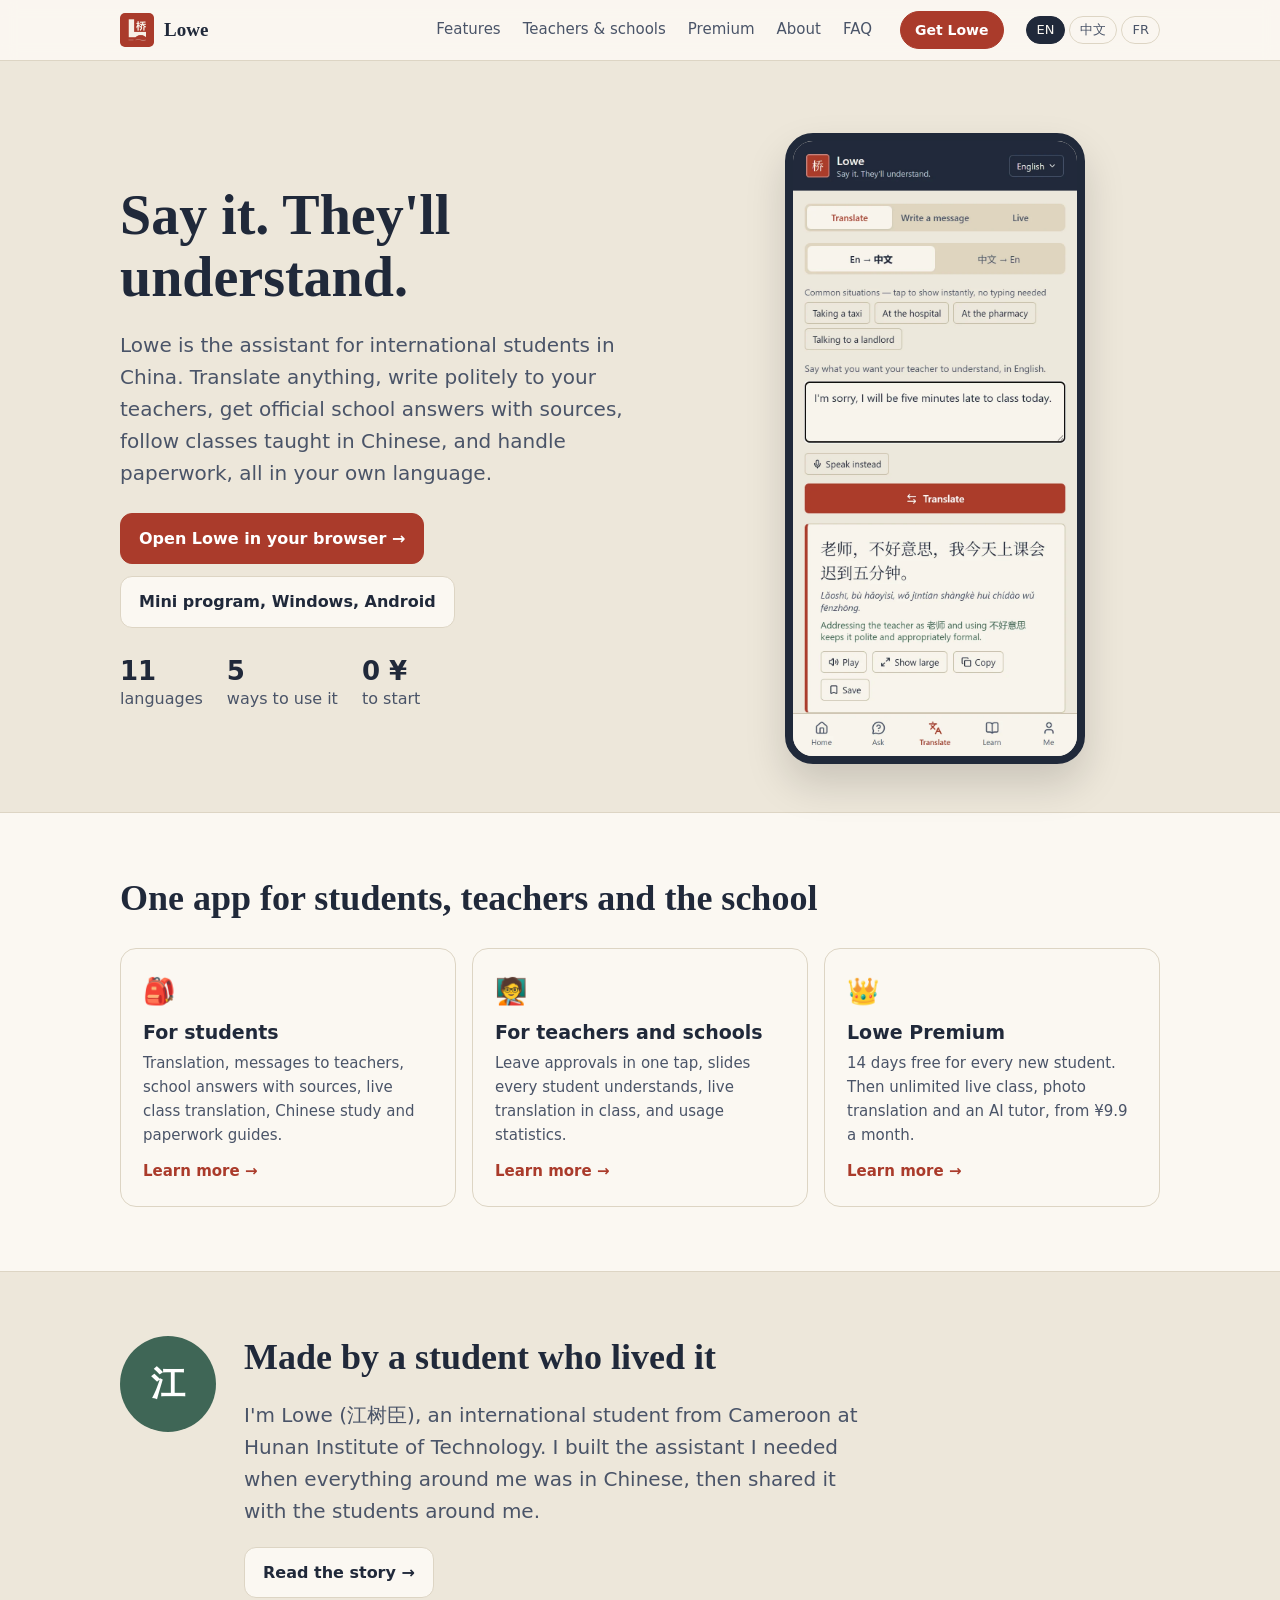
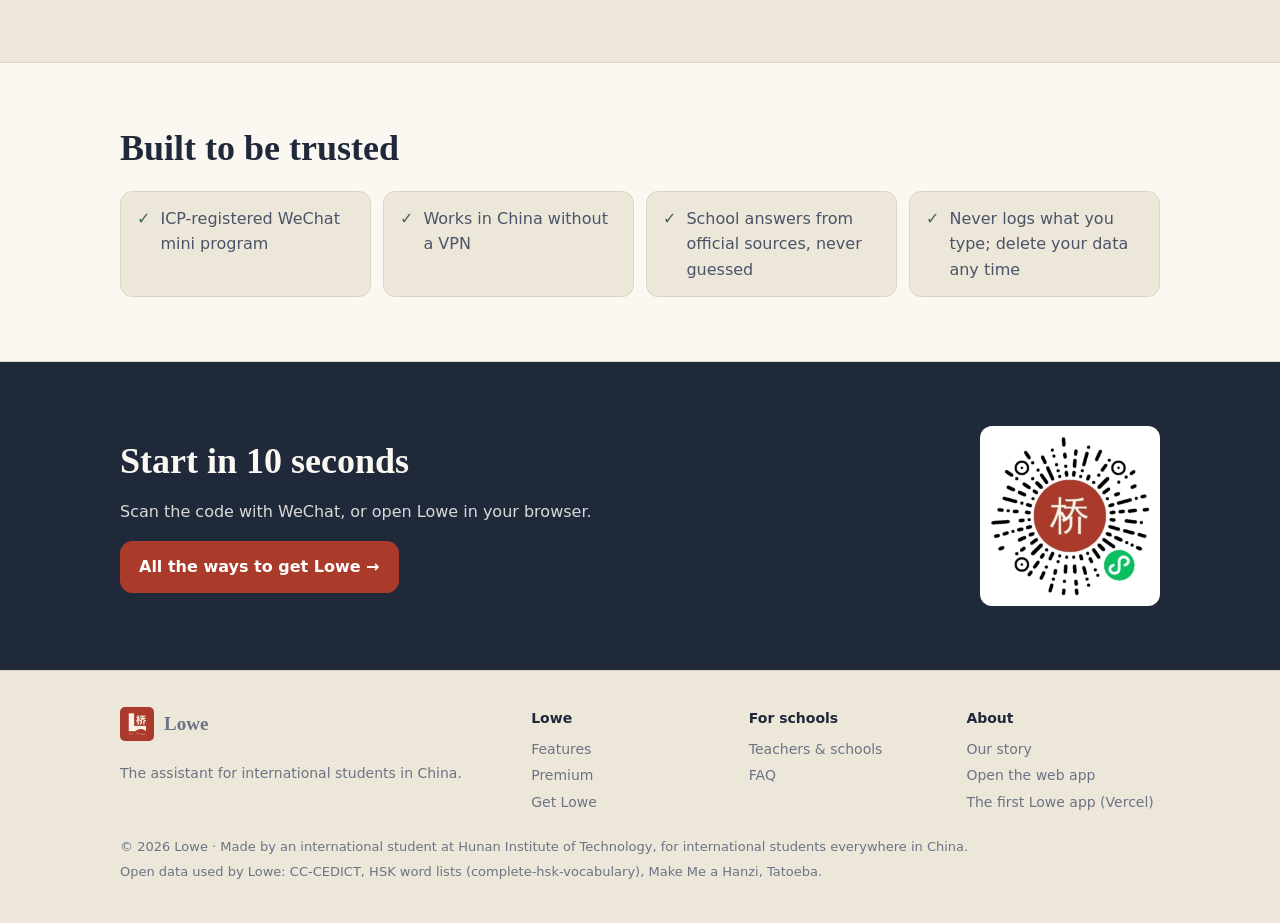
==== commit 46575582: "New Lowe logo (the Bridge L with 桥)" ====
--- a/index.html
+++ b/index.html
@@ -13,7 +13,7 @@
 <meta property="og:description" content="Lowe helps international students in China translate, write polite messages to teachers, find official school information, follow classes taught in Chinese and handle paperwork. Built by an international student at Hunan Institute of Technology (湖南工学院).">
 <meta property="og:url" content="https://sanzoked-lab.github.io/lowe/">
 <meta property="og:image" content="https://sanzoked-lab.github.io/lowe/img/translate.webp">
-<link rel="icon" href="data:image/svg+xml,%3Csvg xmlns='http://www.w3.org/2000/svg' viewBox='0 0 32 32'%3E%3Crect width='32' height='32' rx='5' fill='%23AA3B2B'/%3E%3Ctext x='16' y='23' font-size='20' text-anchor='middle' fill='white' font-family='serif'%3E%E6%A1%A5%3C/text%3E%3C/svg%3E">
+<link rel="icon" href="img/logo.png">
 <link rel="stylesheet" href="style.css">
 <script type="application/ld+json">
 {
@@ -34,7 +34,7 @@
 <body>
 <a class="skip" href="#main" data-i18n="nav.skip">Skip to content</a>
 <header class="top"><div class="wrap">
-  <a class="brand" href="index.html" aria-label="Lowe home"><span class="seal" aria-hidden="true">桥</span>Lowe</a>
+  <a class="brand" href="index.html" aria-label="Lowe home"><img class="seal" src="img/logo.png" alt="" width="34" height="34">Lowe</a>
   <nav class="links" aria-label="Main">
     <a href="features.html" data-i18n="nav.features">Features</a>
     <a href="teachers.html" data-i18n="nav.teachers">Teachers &amp; schools</a>
@@ -107,7 +107,7 @@
 <footer><div class="wrap">
   <div class="cols">
     <div>
-      <a class="brand" href="index.html"><span class="seal" aria-hidden="true">桥</span>Lowe</a>
+      <a class="brand" href="index.html"><img class="seal" src="img/logo.png" alt="" width="34" height="34">Lowe</a>
       <p data-i18n="foot.tag">The assistant for international students in China.</p>
     </div>
     <div>
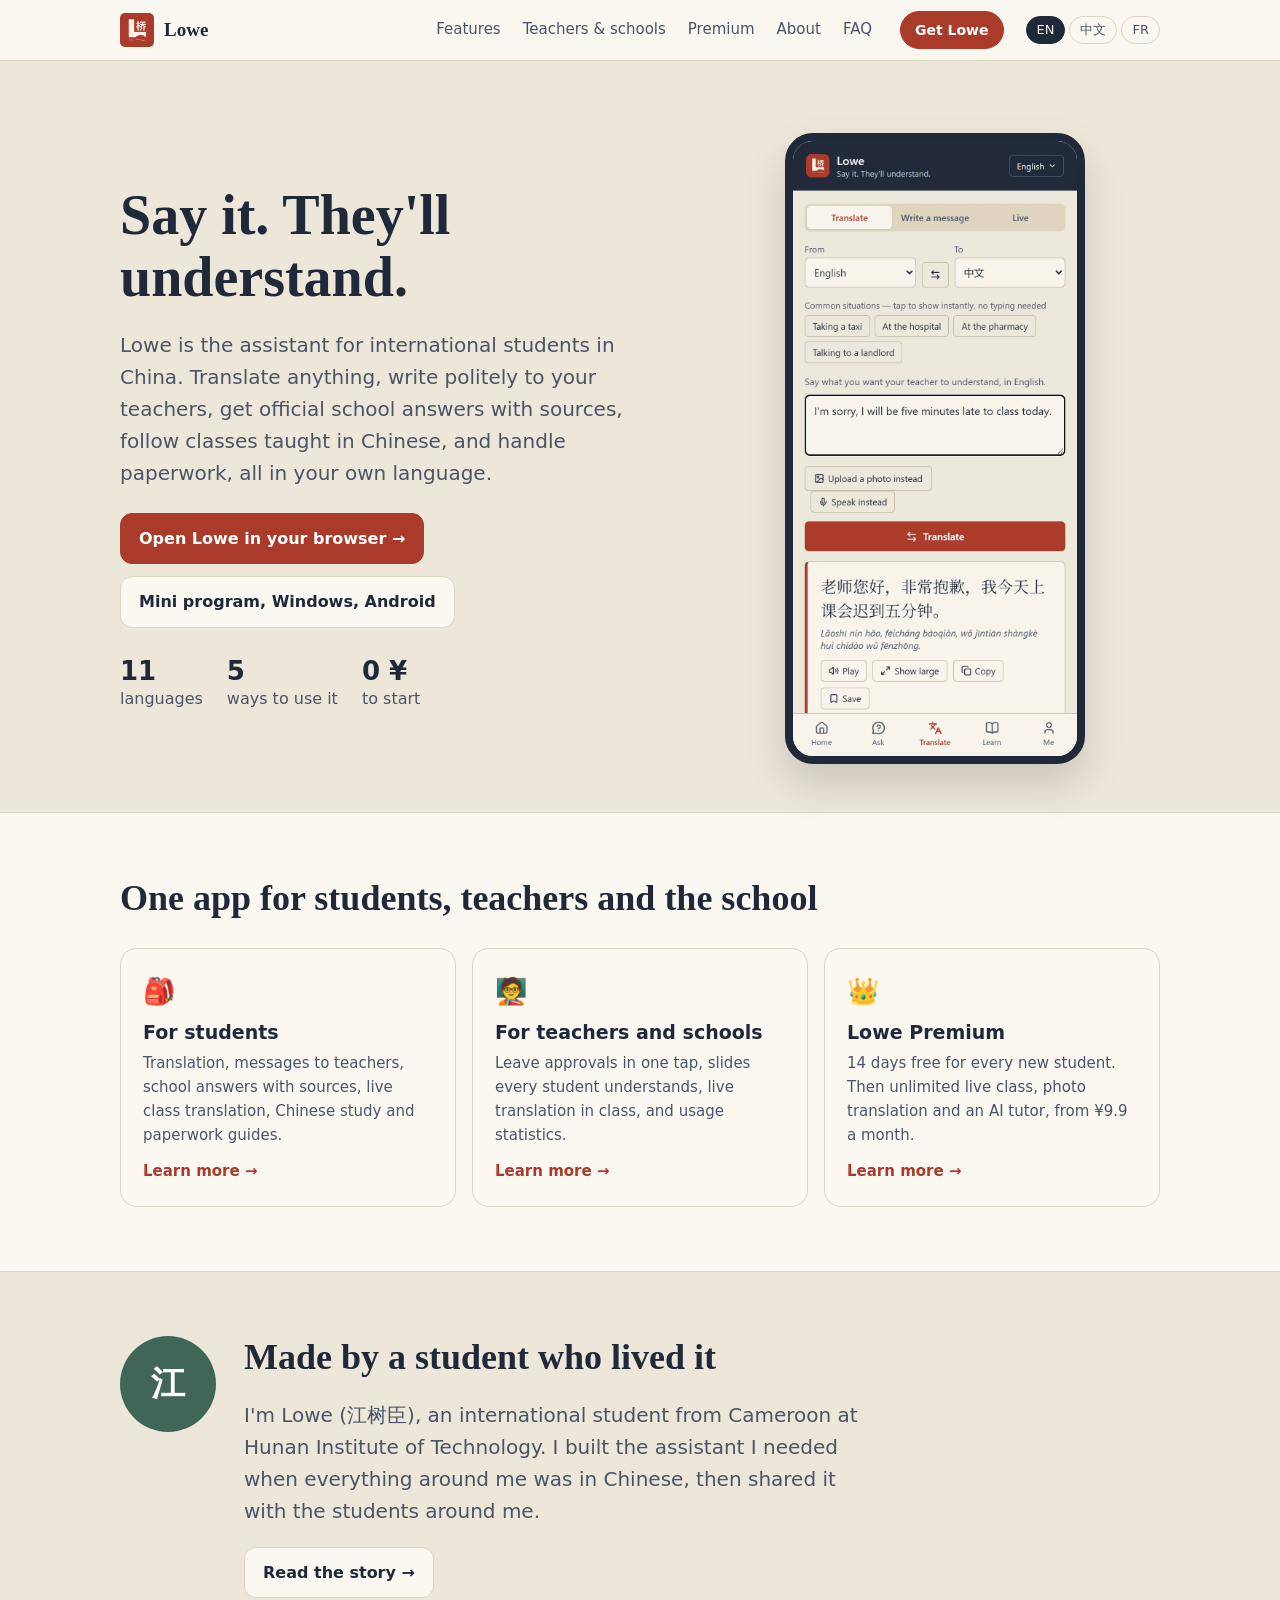
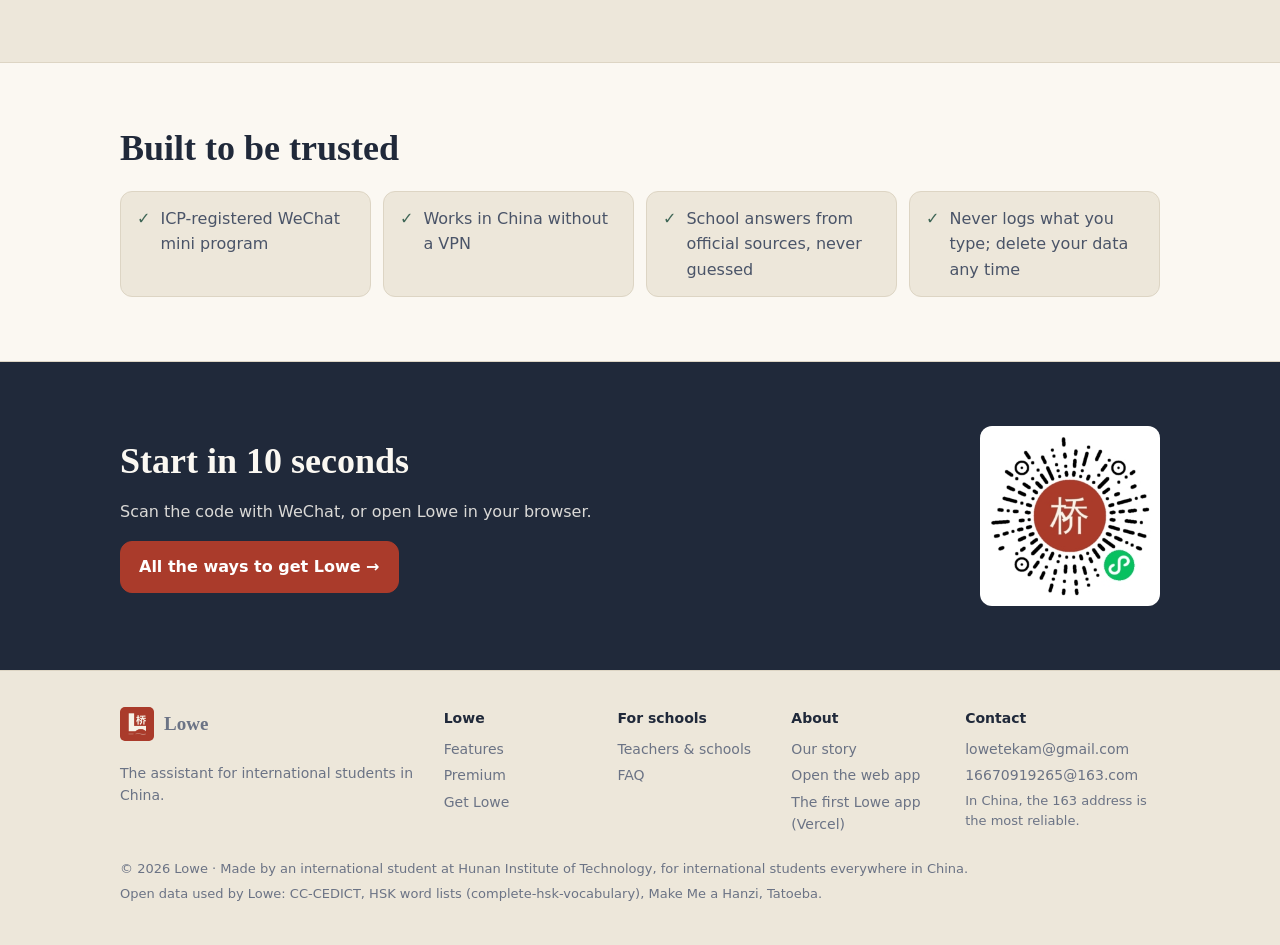
==== commit dbf47e80: "Teacher tools screenshots, contact emails, campus licence price" ====
--- a/index.html
+++ b/index.html
@@ -127,6 +127,12 @@
       <a href="https://express-gjix-319480-4-1495803607.sh.run.tcloudbase.com/" data-i18n="foot.web">Open the web app</a>
       <a href="https://lowe-app-nine.vercel.app/" data-i18n="foot.first">The first Lowe app (Vercel)</a>
     </div>
+    <div>
+      <h4 data-i18n="foot.c4">Contact</h4>
+      <a href="mailto:lowetekam@gmail.com">lowetekam@gmail.com</a>
+      <a href="mailto:16670919265@163.com">16670919265@163.com</a>
+      <p class="small" data-i18n="foot.cn">In China, the 163 address is the most reliable.</p>
+    </div>
   </div>
   <p class="small">© 2026 Lowe · <span data-i18n="foot.made">Made by an international student at Hunan Institute of Technology, for international students everywhere in China.</span></p>
   <p class="small" data-i18n="foot.data">Open data used by Lowe: CC-CEDICT, HSK word lists (complete-hsk-vocabulary), Make Me a Hanzi, Tatoeba.</p>
--- a/style.css
+++ b/style.css
@@ -102,7 +102,7 @@
 .note{font-size:14px;margin-top:18px}
 .muted{color:var(--muted)}
 .plans{margin-bottom:24px}
-footer .cols{display:grid;grid-template-columns:2fr 1fr 1fr 1fr;gap:24px;margin-bottom:20px}
+footer .cols{display:grid;grid-template-columns:2fr 1fr 1fr 1fr 1.3fr;gap:24px;margin-bottom:20px}
 @media (max-width:700px){footer .cols{grid-template-columns:1fr 1fr}}
 footer h4{margin:0 0 8px;color:var(--ink);font-size:14px}
 footer .cols a:not(.brand){display:block;text-decoration:none;color:var(--muted);margin:4px 0}
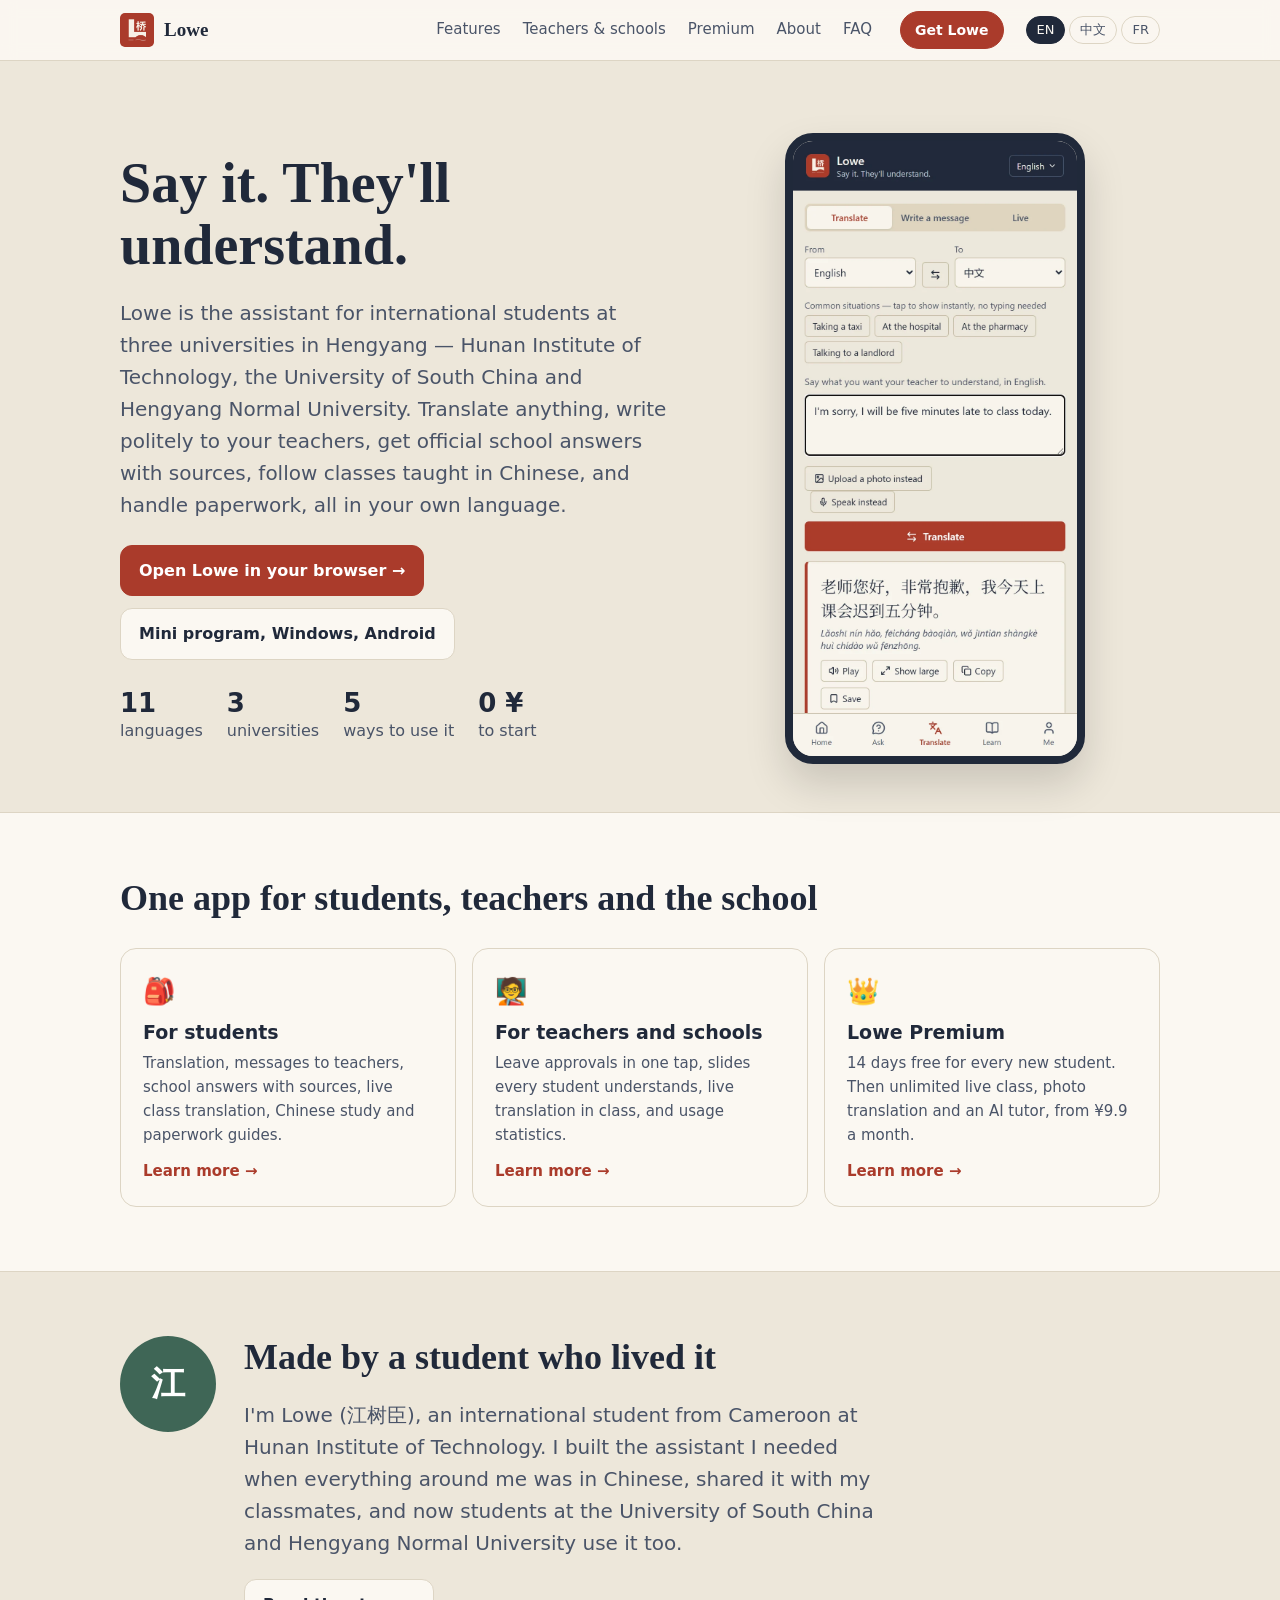
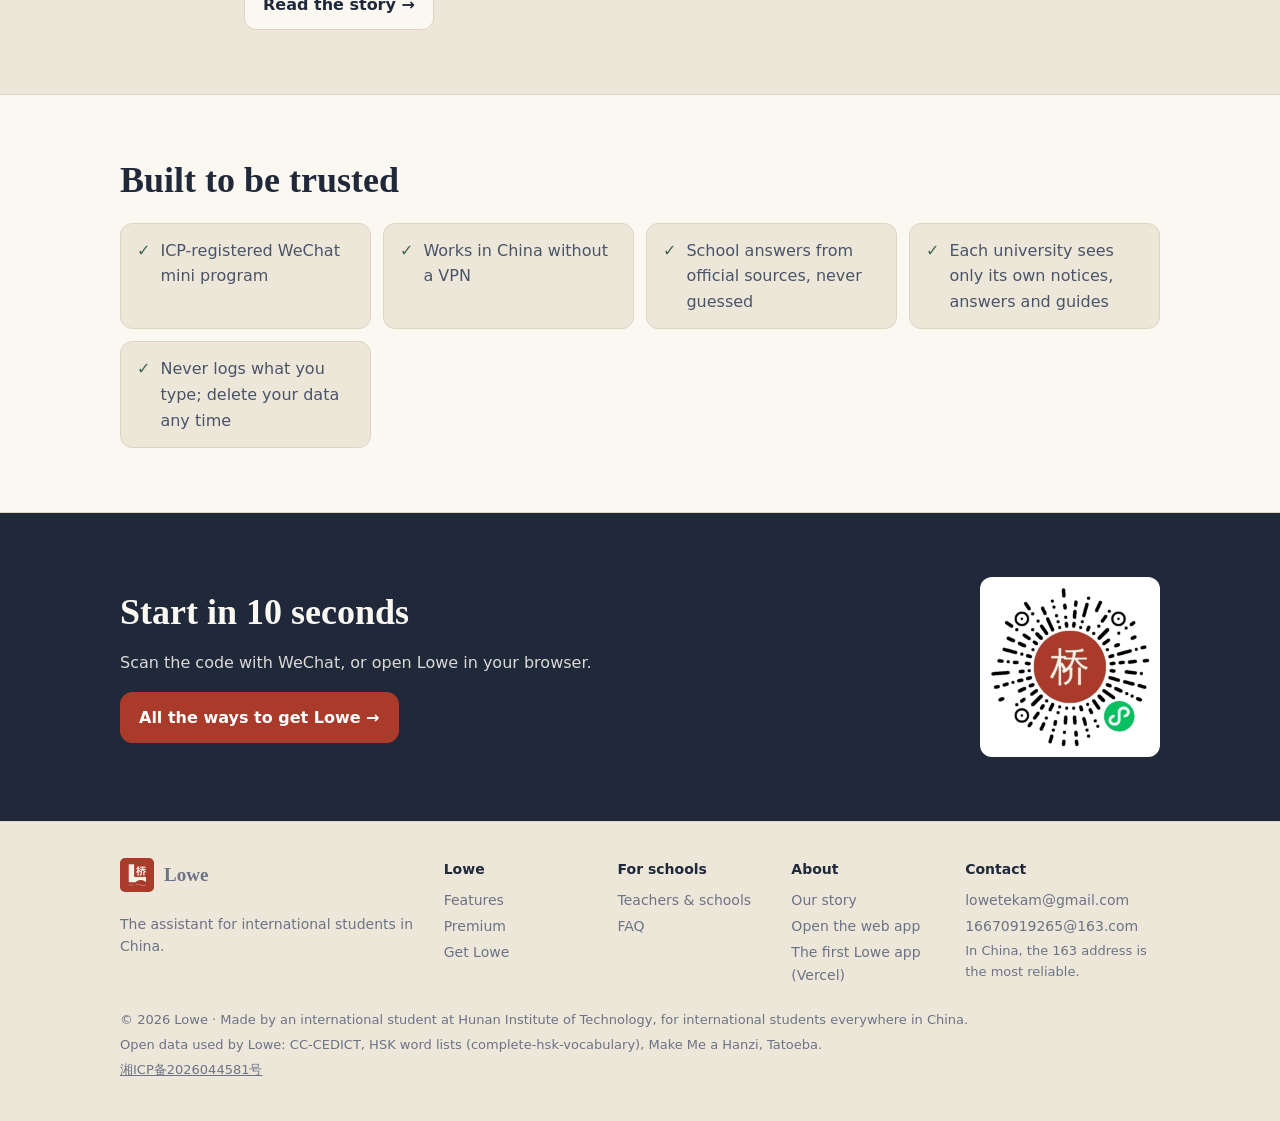
==== commit 3e01cdef: "Three universities, Classroom, real figures and prices from the Hunan decks Synced from lowe-app sit" ====
--- a/index.html
+++ b/index.html
@@ -4,13 +4,13 @@
 <meta charset="utf-8">
 <meta name="viewport" content="width=device-width, initial-scale=1">
 <title>Lowe: the assistant for international students in China</title>
-<meta name="description" content="Lowe helps international students in China translate, write polite messages to teachers, find official school information, follow classes taught in Chinese and handle paperwork. Built by an international student at Hunan Institute of Technology (湖南工学院).">
+<meta name="description" content="Lowe helps international students at Hunan Institute of Technology, the University of South China and Hengyang Normal University translate, write polite messages to teachers, find their own university's official information, follow classes taught in Chinese and handle paperwork. Built by an international student at Hunan Institute of Technology (湖南工学院).">
 <meta name="theme-color" content="#20293A">
 <link rel="canonical" href="https://sanzoked-lab.github.io/lowe/">
 <meta property="og:type" content="website">
 <meta property="og:site_name" content="Lowe">
 <meta property="og:title" content="Lowe: the assistant for international students in China">
-<meta property="og:description" content="Lowe helps international students in China translate, write polite messages to teachers, find official school information, follow classes taught in Chinese and handle paperwork. Built by an international student at Hunan Institute of Technology (湖南工学院).">
+<meta property="og:description" content="Lowe helps international students at Hunan Institute of Technology, the University of South China and Hengyang Normal University translate, write polite messages to teachers, find their own university's official information, follow classes taught in Chinese and handle paperwork. Built by an international student at Hunan Institute of Technology (湖南工学院).">
 <meta property="og:url" content="https://sanzoked-lab.github.io/lowe/">
 <meta property="og:image" content="https://sanzoked-lab.github.io/lowe/img/translate.webp">
 <link rel="icon" href="img/logo.png">
@@ -24,7 +24,7 @@
   "url": "https://sanzoked-lab.github.io/lowe/",
   "applicationCategory": "EducationalApplication",
   "operatingSystem": "WeChat Mini Program, Web, Windows, Android, iOS (web)",
-  "description": "The assistant for international students in China: translation in 11 languages, polite messages to teachers, official school information with sources, live class translation, leave requests and paperwork guides.",
+  "description": "The assistant for international students in China: translation in 11 languages, polite messages to teachers, official school information with sources for HNIT, USC and HYNU, live class translation, leave requests and paperwork guides.",
   "inLanguage": ["en", "zh", "fr"],
   "offers": { "@type": "Offer", "price": "0", "priceCurrency": "CNY" },
   "creator": { "@type": "Person", "name": "Lowe (江树臣)" }
@@ -52,13 +52,14 @@
 <section class="hero"><div class="wrap grid">
   <div>
     <h1 data-i18n="hero.title">Say it. They'll understand.</h1>
-    <p class="lead" data-i18n="hero.lead">Lowe is the assistant for international students in China. Translate anything, write politely to your teachers, get official school answers with sources, follow classes taught in Chinese, and handle paperwork, all in your own language.</p>
+    <p class="lead" data-i18n="hero.lead">Lowe is the assistant for international students at three universities in Hengyang — Hunan Institute of Technology, the University of South China and Hengyang Normal University. Translate anything, write politely to your teachers, get official school answers with sources, follow classes taught in Chinese, and handle paperwork, all in your own language.</p>
     <div class="cta">
       <a class="btn primary" href="https://express-gjix-319480-4-1495803607.sh.run.tcloudbase.com/" data-i18n="hero.open">Open Lowe in your browser →</a>
       <a class="btn" href="download.html" data-i18n="hero.get">Mini program, Windows, Android</a>
     </div>
     <div class="facts">
       <div><b>11</b><span data-i18n="facts.langs">languages</span></div>
+      <div><b>3</b><span data-i18n="facts.schools">universities</span></div>
       <div><b>5</b><span data-i18n="facts.platforms">ways to use it</span></div>
       <div><b>0 ¥</b><span data-i18n="facts.free">to start</span></div>
     </div>
@@ -79,7 +80,7 @@
   <div class="avatar" aria-hidden="true">江</div>
   <div>
     <h2 data-i18n="home.story.title">Made by a student who lived it</h2>
-    <p class="lead" data-i18n="home.story.d">I'm Lowe (江树臣), an international student from Cameroon at Hunan Institute of Technology. I built the assistant I needed when everything around me was in Chinese, then shared it with the students around me.</p>
+    <p class="lead" data-i18n="home.story.d">I'm Lowe (江树臣), an international student from Cameroon at Hunan Institute of Technology. I built the assistant I needed when everything around me was in Chinese, shared it with my classmates, and now students at the University of South China and Hengyang Normal University use it too.</p>
     <a class="btn" href="about.html" data-i18n="home.story.link">Read the story →</a>
   </div>
 </div></section>
@@ -90,6 +91,7 @@
     <li><b>✓</b><span data-i18n="home.trust1">ICP-registered WeChat mini program</span></li>
     <li><b>✓</b><span data-i18n="home.trust2">Works in China without a VPN</span></li>
     <li><b>✓</b><span data-i18n="home.trust3">School answers from official sources, never guessed</span></li>
+    <li><b>✓</b><span data-i18n="home.trust5">Each university sees only its own notices, answers and guides</span></li>
     <li><b>✓</b><span data-i18n="home.trust4">Never logs what you type; delete your data any time</span></li>
   </ul>
 </div></section>
@@ -136,6 +138,7 @@
   </div>
   <p class="small">© 2026 Lowe · <span data-i18n="foot.made">Made by an international student at Hunan Institute of Technology, for international students everywhere in China.</span></p>
   <p class="small" data-i18n="foot.data">Open data used by Lowe: CC-CEDICT, HSK word lists (complete-hsk-vocabulary), Make Me a Hanzi, Tatoeba.</p>
+  <p class="small"><a href="https://beian.miit.gov.cn/" rel="noopener">湘ICP备2026044581号</a></p>
 </div></footer>
 
 <script src="i18n.js"></script>
